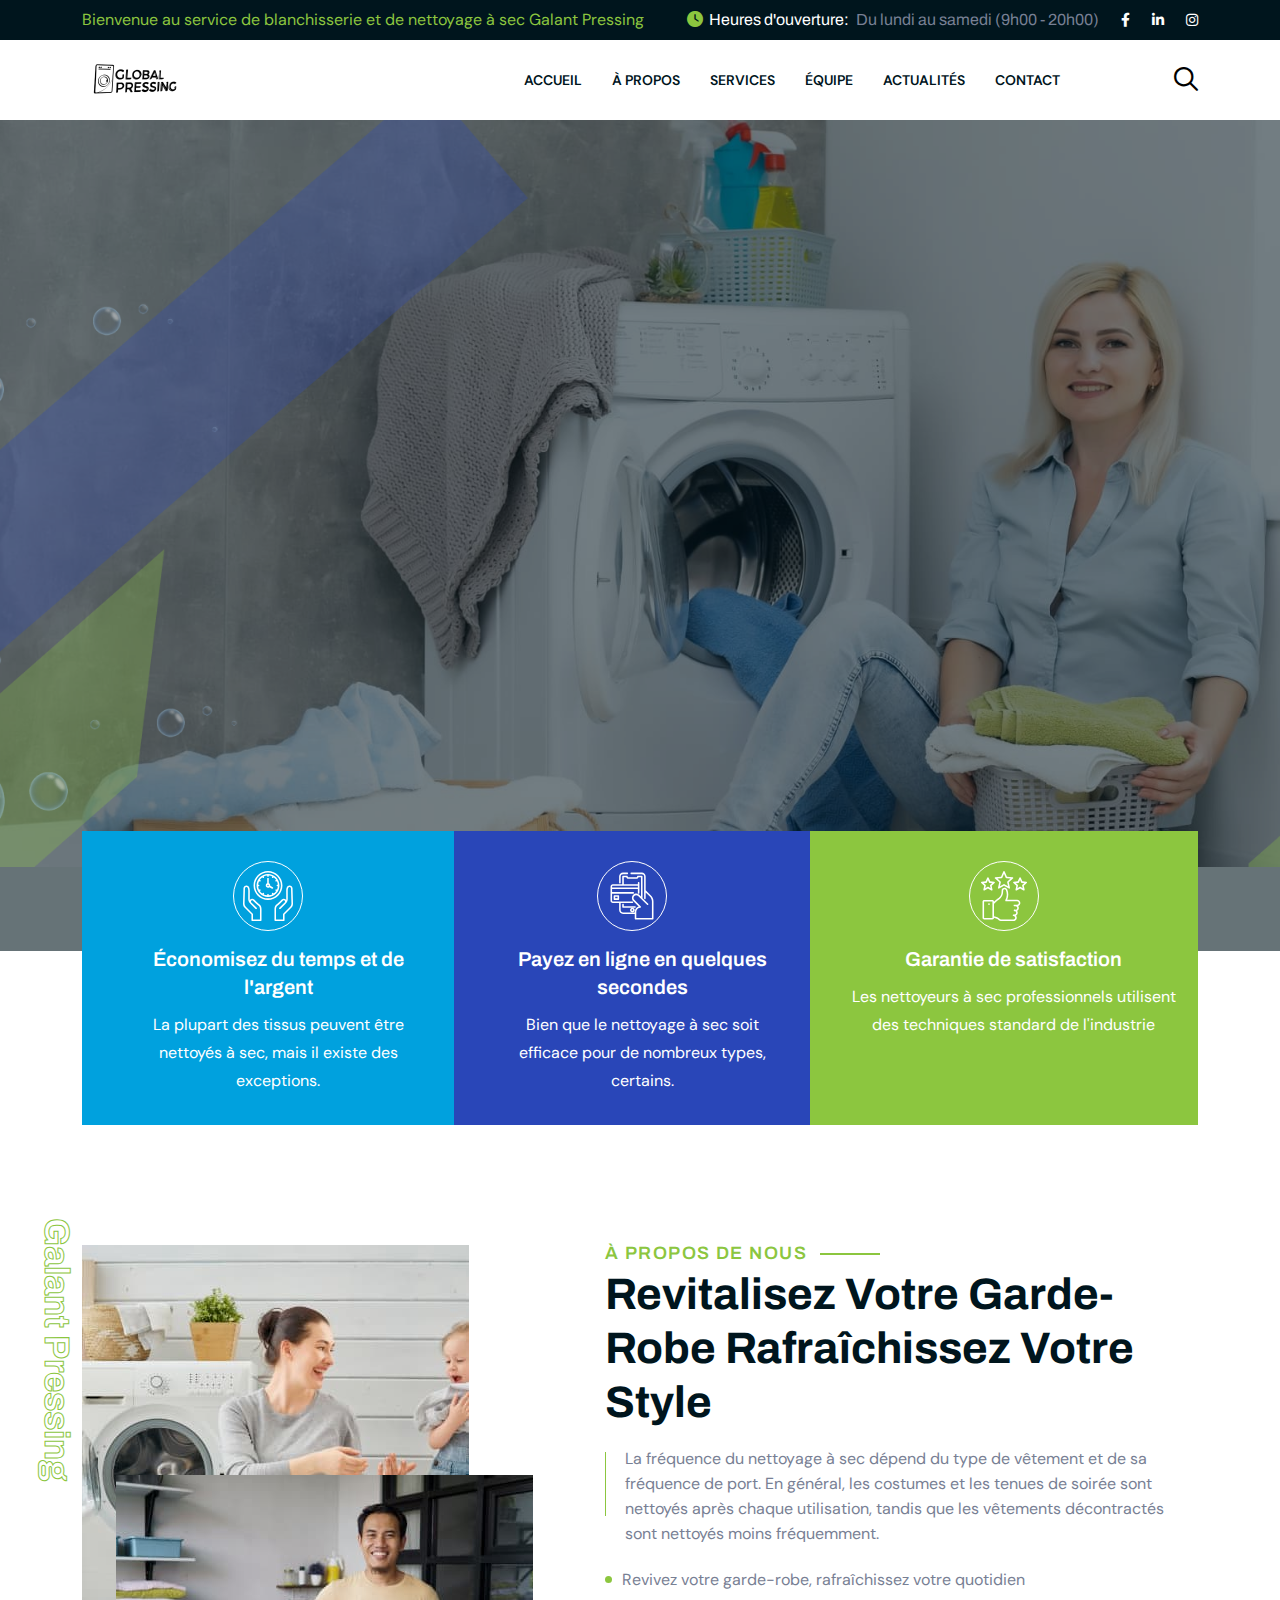
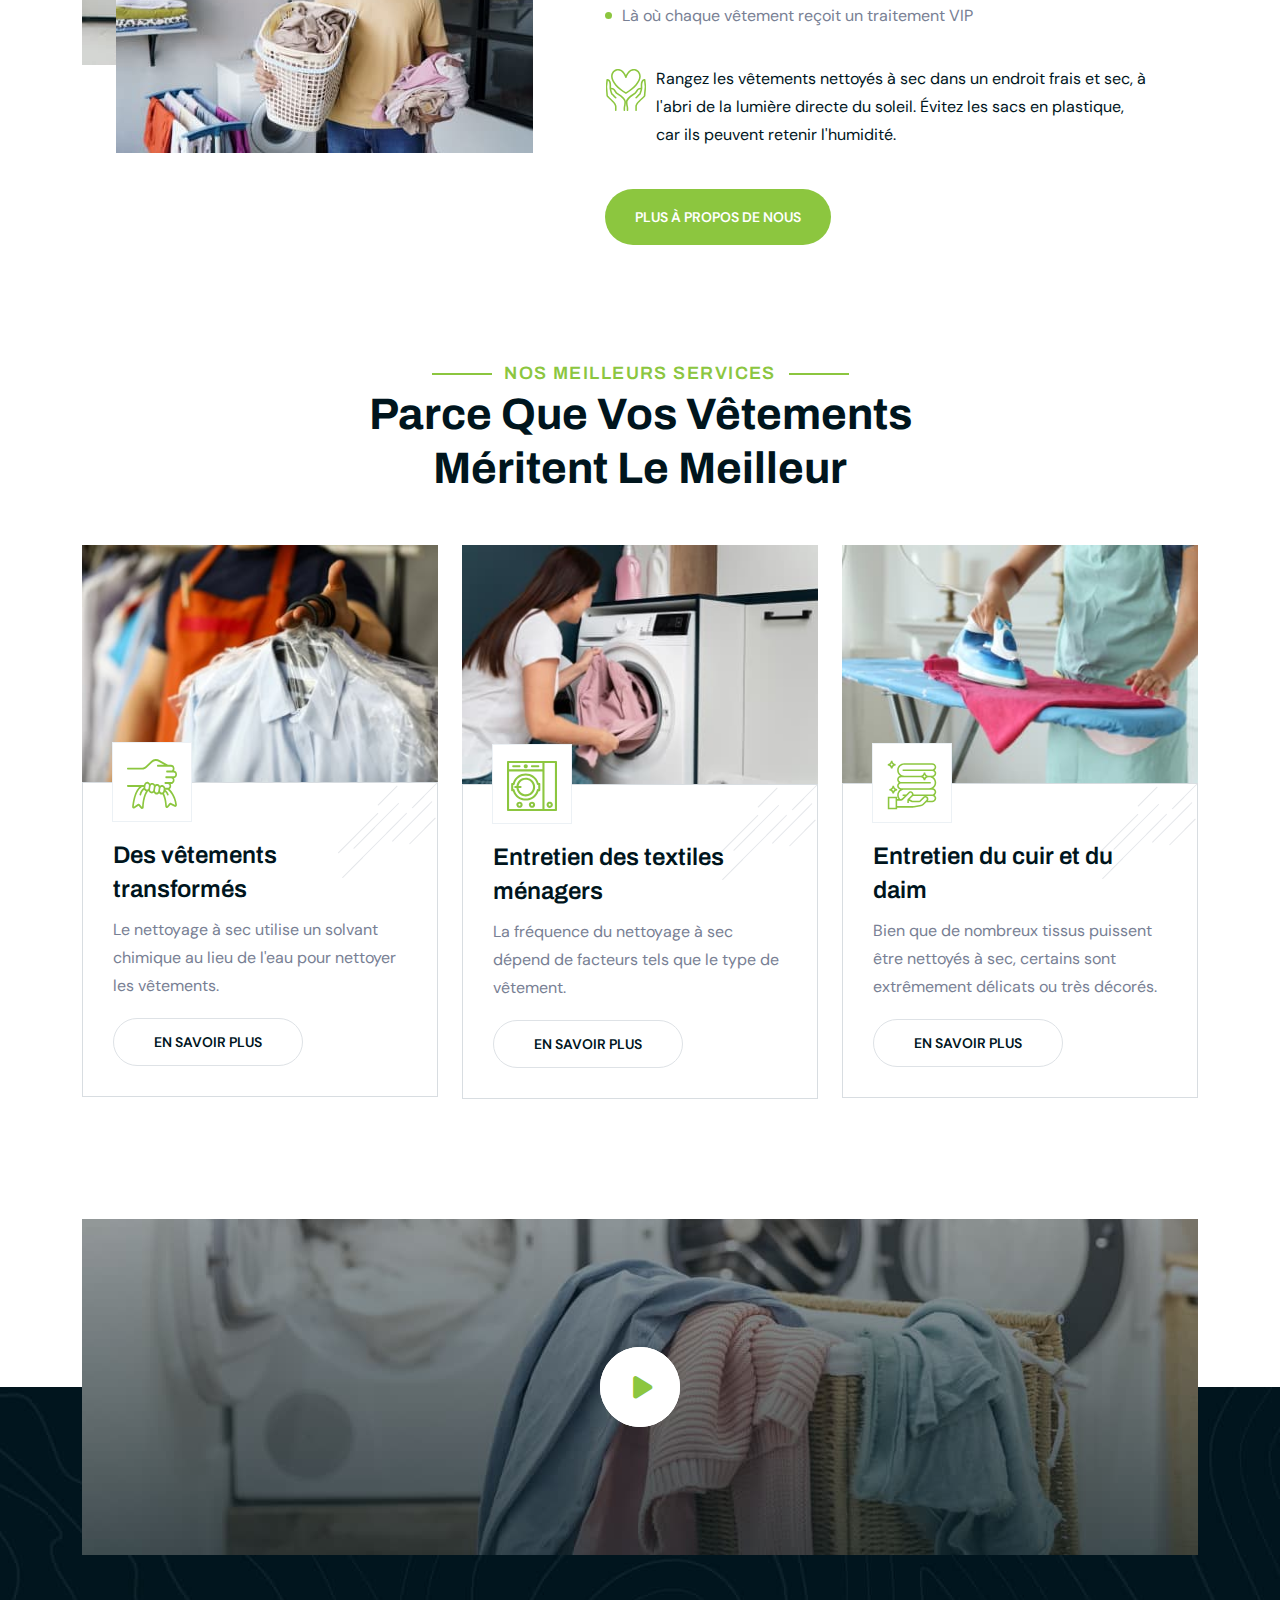
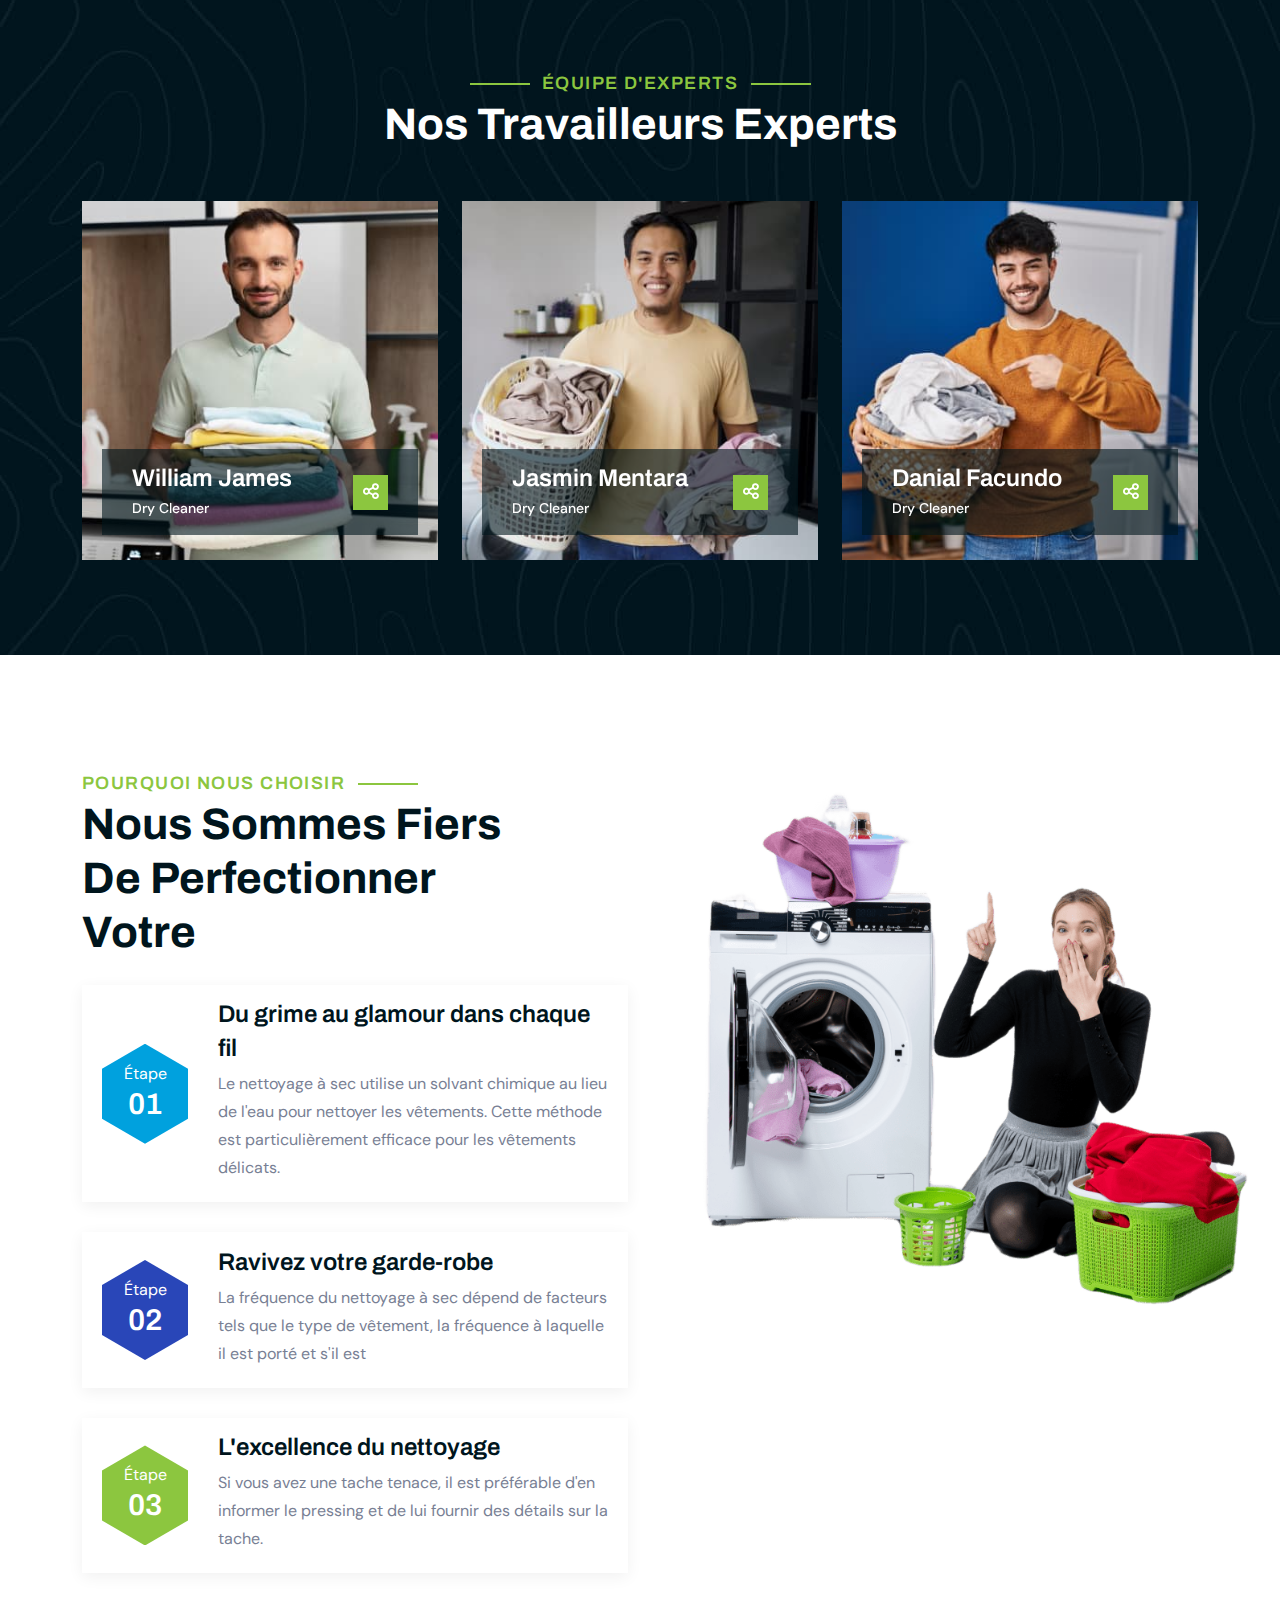
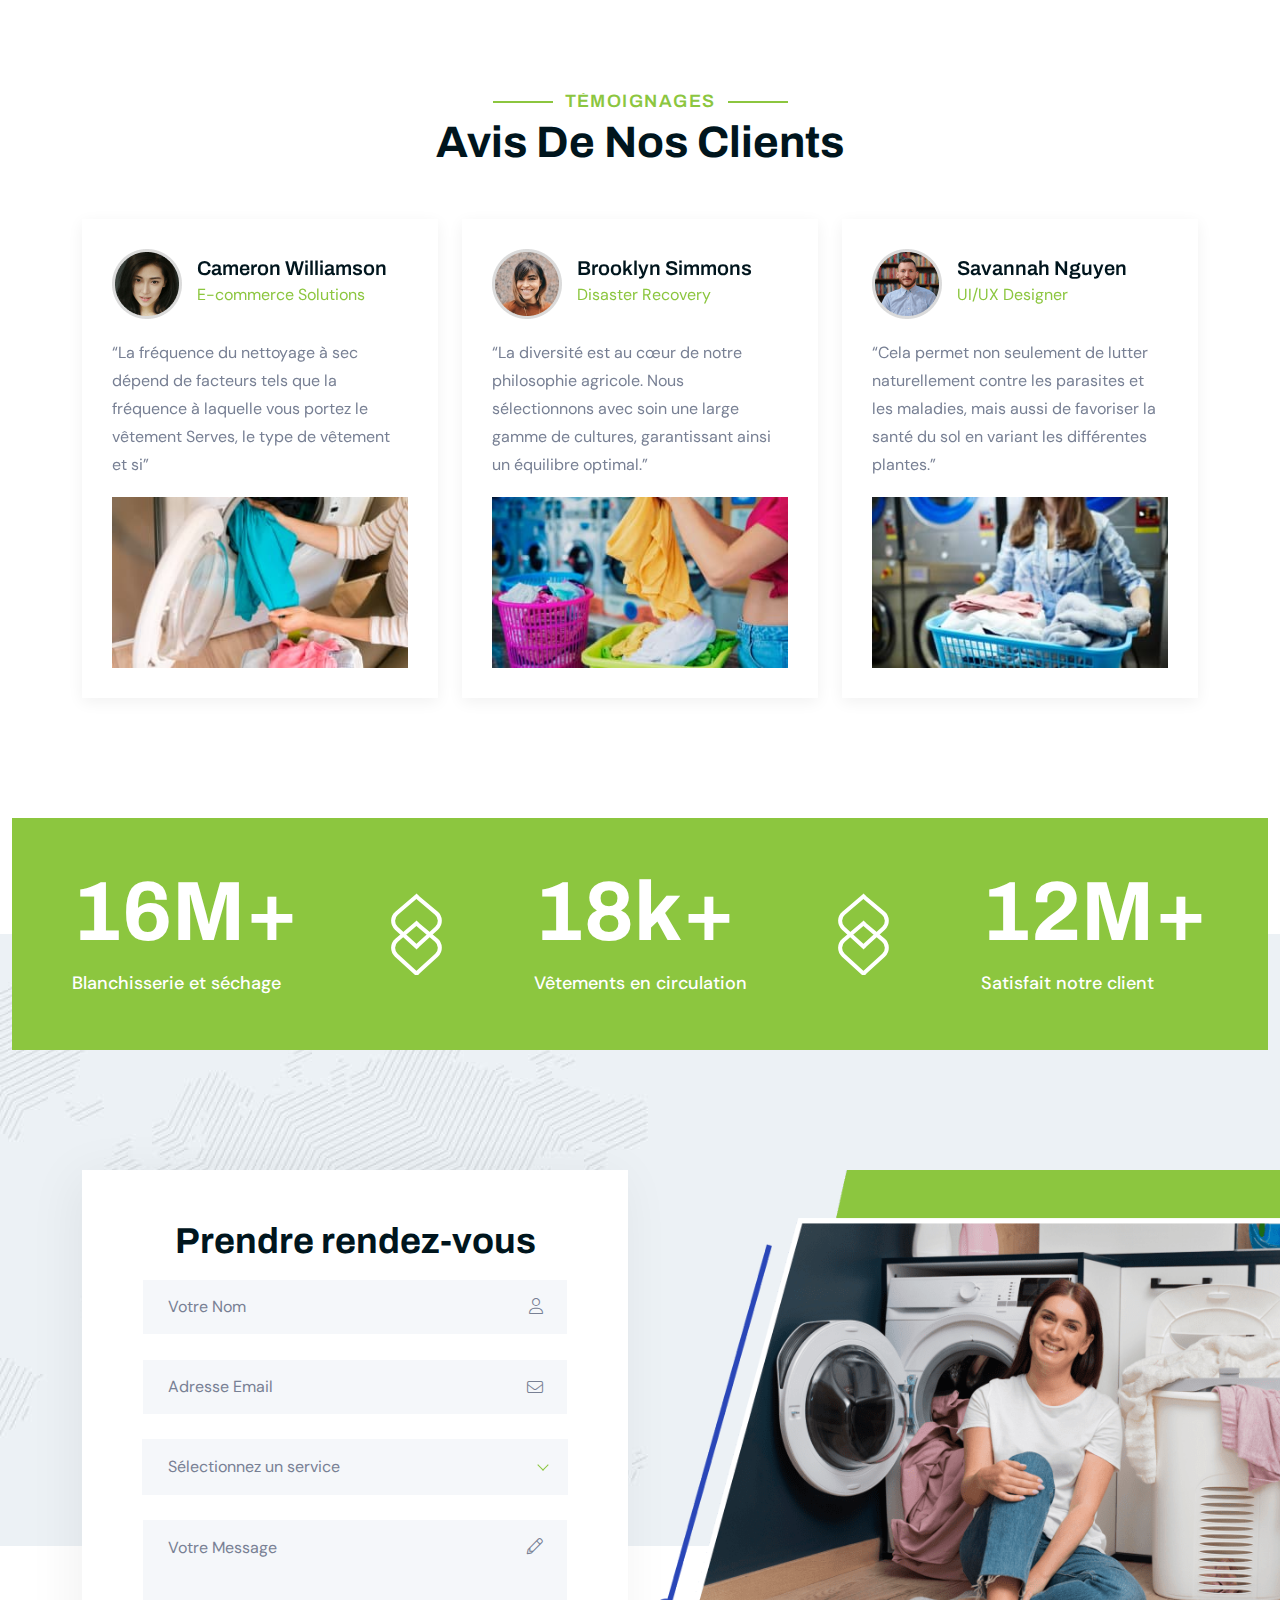
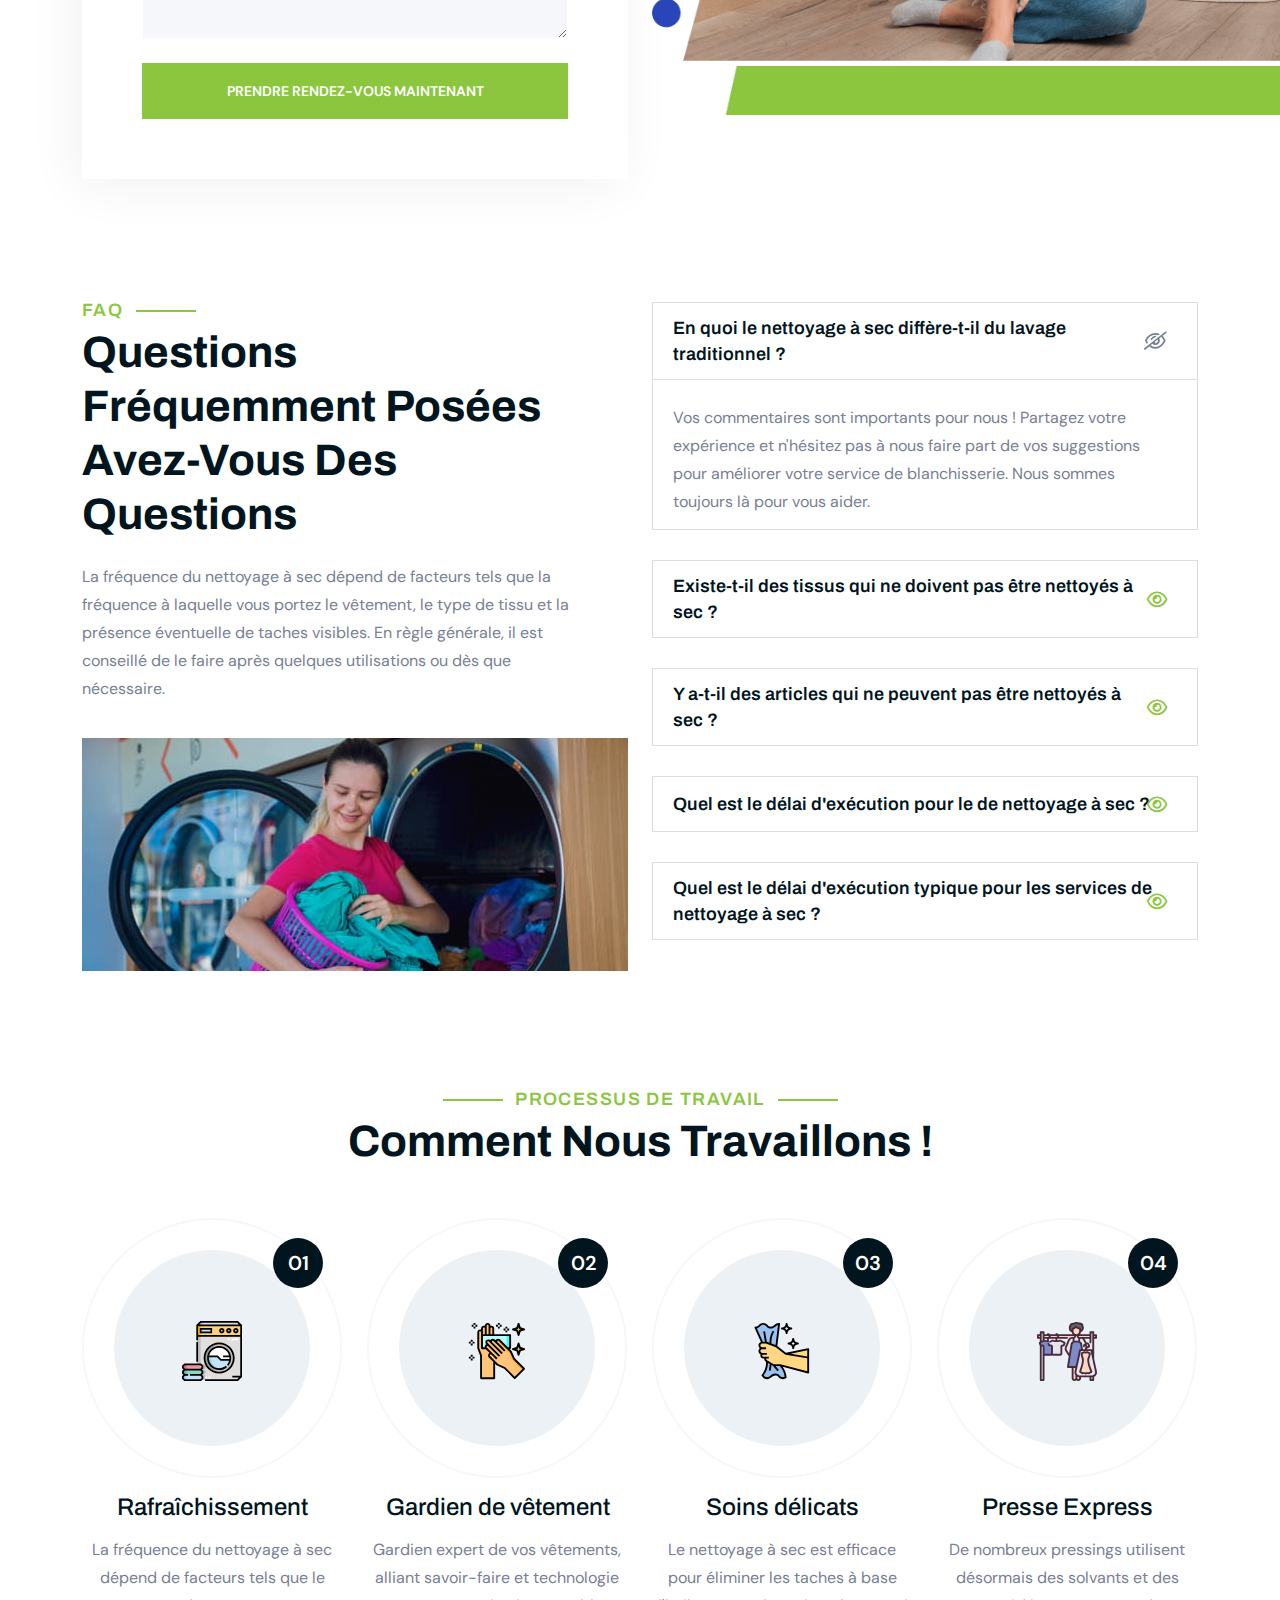
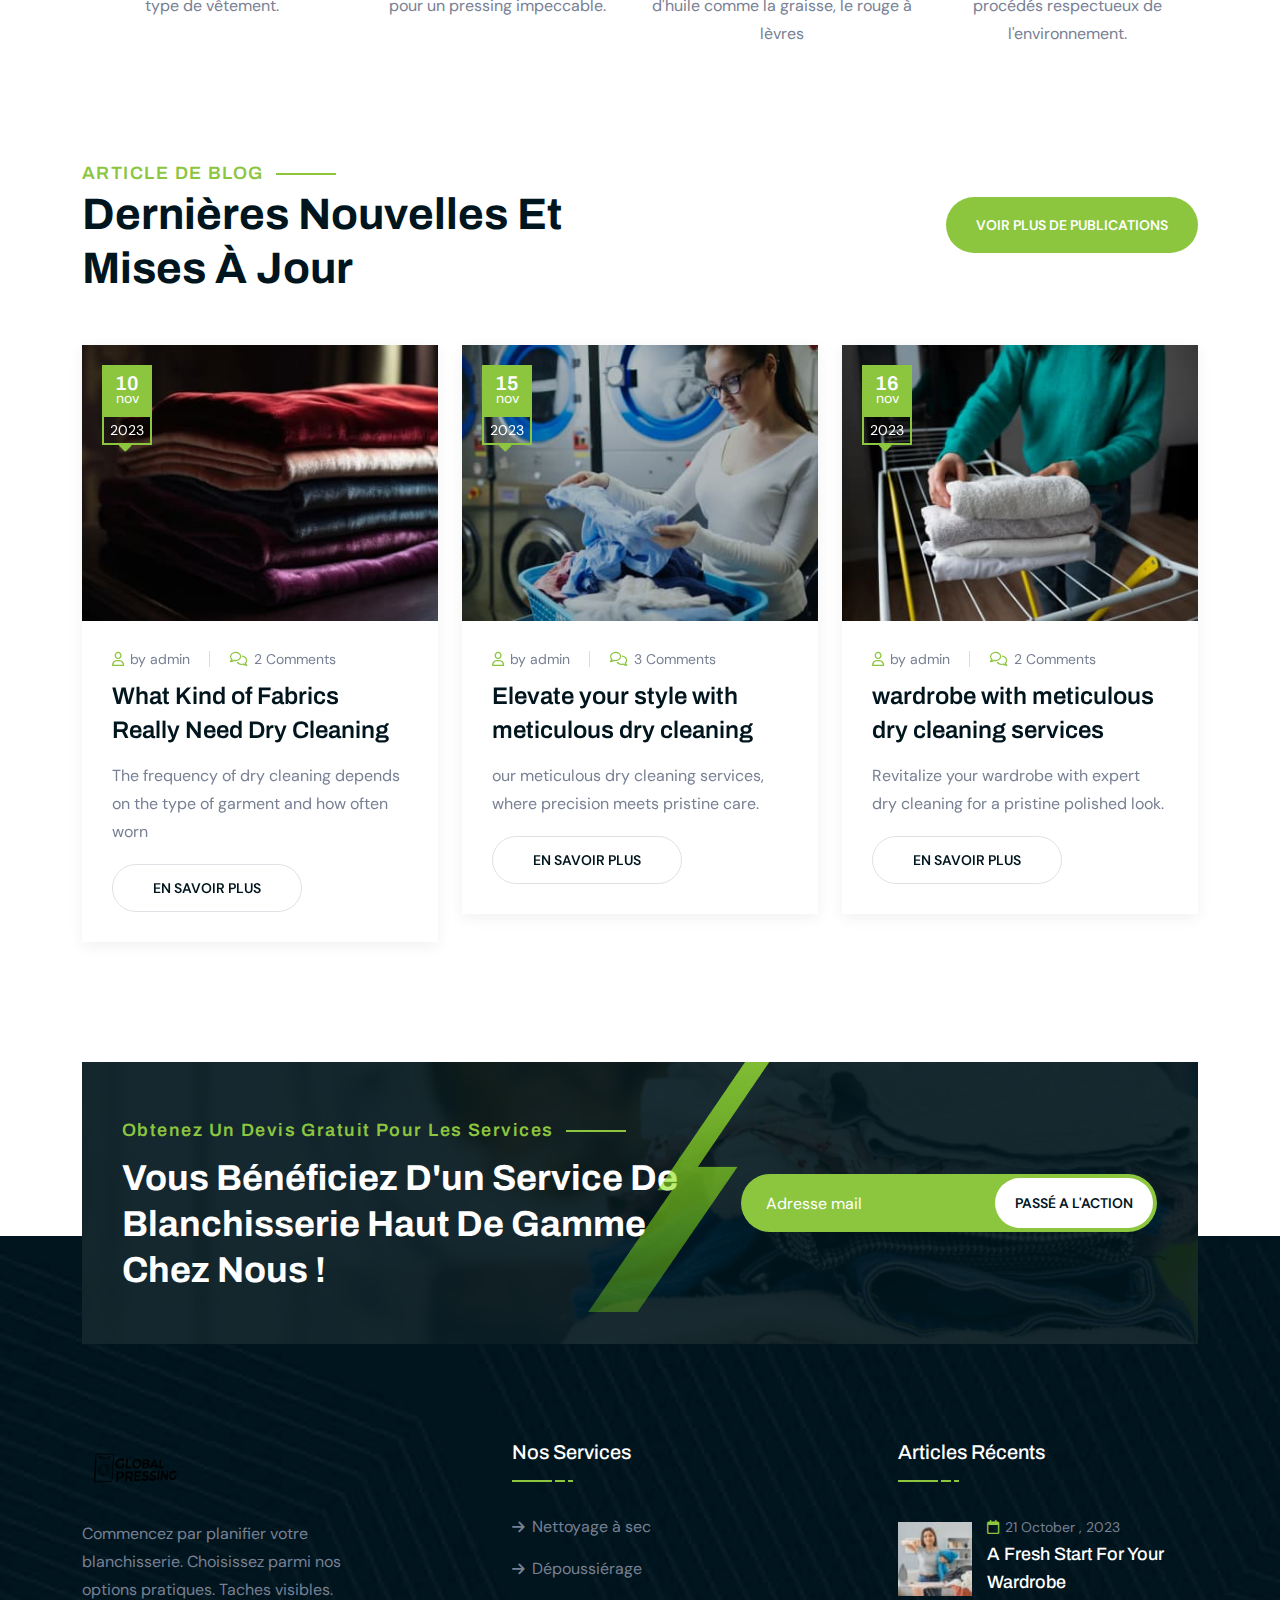
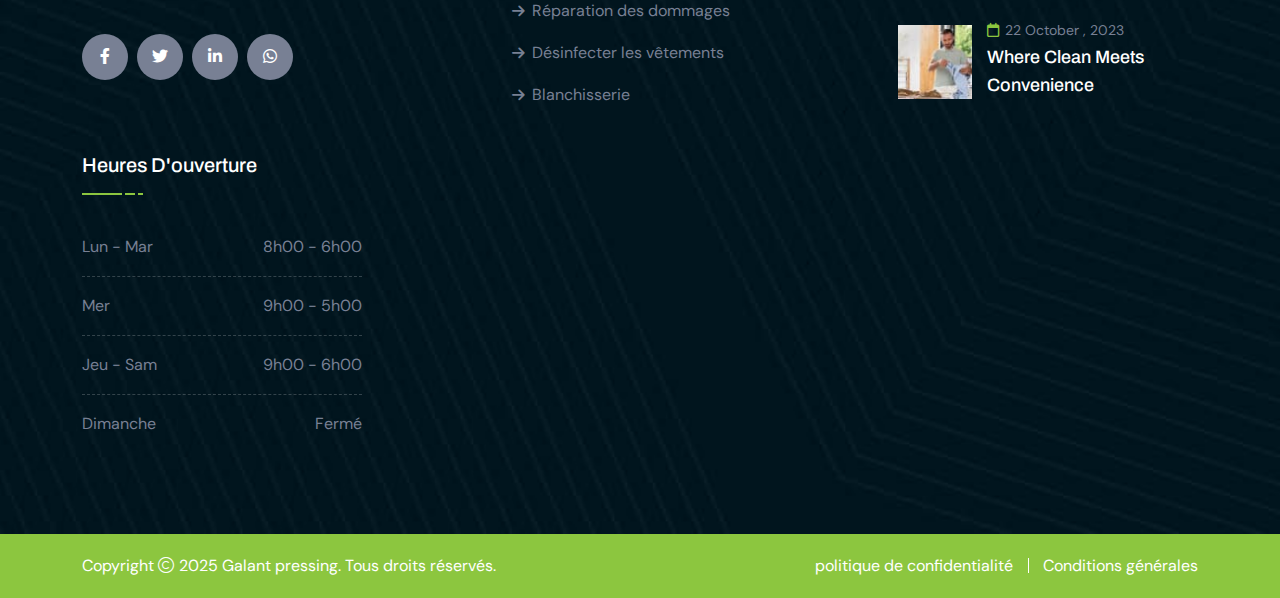
==== index.html @ 49462a4a "demo galant pressing" ====
<!doctype html>
<html class="no-js" lang="zxx">
<!-- Mirrored from html.themeholy.com/laun/demo/home-dry-cleaning.html by HTTrack Website Copier/3.x [XR&CO'2014], Thu, 20 Mar 2025 13:16:57 GMT -->

<head>
    <meta charset="utf-8">
    <meta http-equiv="x-ua-compatible" content="ie=edge">
    <title>Galant - Pressing | </title>
    <meta name="author" content="Laun">
    <meta name="description" content="Galant Pressing | vos vetements sont en securite avec">
    <meta name="keywords" content="Galant Pressing | vos vetements sont en securite avec">
    <meta name="robots" content="INDEX,FOLLOW">
    <meta name="viewport" content="width=device-width,initial-scale=1,shrink-to-fit=no">
    <link rel="icon" type="image/png" href="assets/img/logo.png">
    <link rel="manifest" href="assets/img/favicons/manifest.json">
    <meta name="msapplication-TileColor" content="#ffffff">
    <meta name="msapplication-TileImage" content="assets/img/favicons/ms-icon-144x144.png">
    <meta name="theme-color" content="#ffffff">
    <link rel="preconnect" href="https://fonts.googleapis.com/">
    <link rel="preconnect" href="https://fonts.gstatic.com/" crossorigin>
    <link
        href="https://fonts.googleapis.com/css2?family=Archivo:wght@300;400;500;600;700;800;900&amp;family=DM+Sans:opsz,wght@9..40,300;9..40,400;9..40,500;9..40,600;9..40,700;9..40,800;9..40,900&amp;display=swap"
        rel="stylesheet">
    <link rel="stylesheet" href="assets/css/bootstrap.min.css">
    <link rel="stylesheet" href="assets/css/fontawesome.min.css">
    <link rel="stylesheet" href="assets/css/magnific-popup.min.css">
    <link rel="stylesheet" href="assets/css/swiper-bundle.min.css">
    <link rel="stylesheet" href="assets/css/style.css">
</head>

<body>
    <div class="preloader"><button class="th-btn style2 preloaderCls">Cancel Preloader</button>
        <div class="preloader-inner">
            <div class="loader">
                <div class="rot"></div><img src="assets/img/logo.png" alt="Global Pressing">
            </div>
        </div>
    </div>
    <div class="popup-search-box"><button class="searchClose"><i class="fal fa-times"></i></button>
        <form action="#"><input type="text" placeholder="Rechercher ..."> <button type="submit"><i
                    class="fal fa-search"></i></button></form>
    </div>
    <div class="th-menu-wrapper">
        <div class="th-menu-area text-center"><button class="th-menu-toggle"><i class="fal fa-times"></i></button>
            <div class="mobile-logo"><a href="index.html"><img src="assets/img/logo.png" height="50px" alt="Laun"></a>
            </div>
            <div class="th-mobile-menu">
                <ul>
                    <li><a href="index.html">Accueil</a></li>
                    <li><a href="/#apropos">À propos </a></li>
                    <li><a href="/#service">Services</a></li>
                    <li><a href="/#equipe">Équipe</a></li>
                    <li><a href="/#actualite">Actualités</a></li>
                    <li><a href="/#contact">Contact</a></li>
                </ul>
            </div>
        </div>
    </div>
    <header class="th-header header-layout2">
        <div class="header-top">
            <div class="container">
                <div class="row justify-content-center justify-content-xl-between align-items-center gy-2">
                    <div class="col-auto d-none d-lg-block">
                        <p class="header-notice text-theme"> Bienvenue au service de blanchisserie et de nettoyage à sec
                            Galant Pressing</p>
                    </div>
                    <div class="col-auto">
                        <div class="header-links">
                            <ul>
                                <li class="d-none d-md-inline-block"><i class="fa-solid fa-clock">

                                    </i>Heures d'ouverture:
                                    <span>Du lundi au samedi (9h00 - 20h00)</span>
                                </li>
                                <li>
                                    <div class="social-links">
                                        <span class="social-title">Suivez-nous sur :</span>
                                        <a href="https://www.facebook.com/"><i class="fab fa-facebook-f"></i></a>
                                        <a href="https://www.linkedin.com/"><i class="fab fa-linkedin-in"></i></a>
                                        <a href="https://www.instagram.com/"><i class="fab fa-instagram"></i></a>
                                    </div>
                                </li>
                            </ul>
                        </div>
                    </div>
                </div>
            </div>
        </div>
        <div class="sticky-wrapper">
            <div class="menu-area">
                <div class="container">
                    <div class="row align-items-center justify-content-between">
                        <div class="col-auto">
                            <div class="header-logo">
                                <a href="index.html">
                                    <img src="assets/img/logo.png" height="50" alt="Laun"></a>
                            </div>
                        </div>
                        <div class="col-auto ms-xl-auto">
                            <nav class="main-menu d-none d-lg-inline-block">
                                <ul>
                                    <li><a href="index.html">Accueil</a></li>
                                    <li><a href="/#apropos">À propos </a></li>
                                    <li><a href="/#service">Services</a></li>
                                    <li><a href="/#equipe">Équipe</a></li>
                                    <li><a href="/#actualite">Actualités</a></li>
                                    <li><a href="/#contact">Contact</a></li>
                                </ul>
                            </nav>
                        </div>
                        <div class="col-auto">
                            <div class="header-button">
                                <button type="button" class="simple-icon searchBoxToggler"><i class="far fa-search"></i>
                                </button>
                                <button type="button" class="th-menu-toggle d-block d-lg-none"><i
                                        class="far fa-bars"></i>
                                </button>
                            </div>
                        </div>
                    </div>
                </div>
            </div>
        </div>
    </header>
    <div class="th-hero-wrapper hero-2" id="hero">
        <div class="swiper hero-slider2" id="heroSlider2">
            <div class="swiper-wrapper">
                <div class="swiper-slide">
                    <div class="hero-inner">
                        <div class="th-hero-bg" data-bg-src="assets/img/hero/hero_2_1.jpg"><img
                                src="assets/img/hero/hero_overlay_2.png" alt="Hero Image"></div>
                        <div class="container">
                            <div class="hero-style2"><span class="sub-title" data-ani="slideindown"
                                    data-ani-delay="0.4s">Bienvenue sur notre site</span>
                                <h1 class="hero-title" data-ani="slideindown" data-ani-delay="0.5s">
                                    Vos vêtements, notre savoir-faire
                                    <span class="text-theme">.</span>
                                </h1>
                                <p class="hero-text" data-ani="slideindown" data-ani-delay="0.7s">
                                    La fréquence du nettoyage à sec dépend de facteurs tels que le type de vêtement.
                                </p>
                                <div class="btn-group" data-ani="slideinup" data-ani-delay="0.9s"><a href="about.html"
                                        class="th-btn style2">En savoir plus</a></div>
                            </div>
                        </div>
                    </div>
                </div>
                <div class="swiper-slide">
                    <div class="hero-inner">
                        <div class="th-hero-bg" data-bg-src="assets/img/hero/hero_2_2.jpg"><img
                                src="assets/img/hero/hero_overlay_2.png" alt="Hero Image"></div>
                        <div class="container">
                            <div class="hero-style2"><span class="sub-title" data-ani="slideindown"
                                    data-ani-delay="0.4s">Nous nettoyons, vous brillez</span>
                                <h1 class="hero-title" data-ani="slideindown" data-ani-delay="0.5s">Nettoyage de
                                    vêtements
                                    Sourires éclatants <span class="text-theme">.</span></h1>
                                <p class="hero-text" data-ani="slideindown" data-ani-delay="0.7s">
                                    Nous utilisons des détergents écologiques de haute qualité qui sont doux pour vos
                                    vêtements.
                                </p>
                                <div class="btn-group" data-ani="slideinup" data-ani-delay="0.9s"><a href="about.html"
                                        class="th-btn style2">En savoir plus</a></div>
                            </div>
                        </div>
                    </div>
                </div>
                <div class="swiper-slide">
                    <div class="hero-inner">
                        <div class="th-hero-bg" data-bg-src="assets/img/hero/hero_2_3.jpg"><img
                                src="assets/img/hero/hero_overlay_2.png" alt="Hero Image"></div>
                        <div class="container">
                            <div class="hero-style2"><span class="sub-title" data-ani="slideindown"
                                    data-ani-delay="0.4s">Nettoyage à sec professionnel</span>
                                <h1 class="hero-title" data-ani="slideindown" data-ani-delay="0.5s">Blanchisserie de
                                    qualité
                                    à Chaque fil <span class="text-theme">.</span></h1>
                                <p class="hero-text" data-ani="slideindown" data-ani-delay="0.7s">
                                    Il semble que « Un linge de qualité à chaque fil » pourrait être un slogan.
                                </p>
                                <div class="btn-group" data-ani="slideinup" data-ani-delay="0.9s"><a href="about.html"
                                        class="th-btn style2">En savoir plus</a></div>
                            </div>
                        </div>
                    </div>
                </div>
            </div>
        </div>
        <div class="swiper thumbsSlider">
            <div class="swiper-wrapper">
                <div class="swiper-slide"><img src="assets/img/hero/hero_2_1.jpg" alt=""></div>
                <div class="swiper-slide"><img src="assets/img/hero/hero_2_2.jpg" alt=""></div>
                <div class="swiper-slide"><img src="assets/img/hero/hero_2_3.jpg" alt=""></div>
            </div>
        </div>
        <div class="hero-animated-bubble"><img src="assets/img/shape/bubble_1.png" alt="Laun"> <img
                src="assets/img/shape/bubble_2.png" alt="Laun"> <img src="assets/img/shape/bubble_3.png" alt="Laun">
            <img src="assets/img/shape/bubble_4.png" alt="Laun"> <img src="assets/img/shape/bubble_5.png" alt="Laun">
            <img src="assets/img/shape/bubble_6.png" alt="Laun"> <img src="assets/img/shape/bubble_7.png" alt="Laun">
            <img src="assets/img/shape/bubble_8.png" alt="Laun">
        </div>
    </div>
    <section class="service-sec" id="service-sec">
        <div class="container th-container">
            <div class="service-card-wrapper">
                <div class="service-card">
                    <div class="service-card_inner">
                        <div class="box-icon"><img src="assets/img/icon/service_card_1.svg" alt="Icon"></div>
                        <div class="service-content">
                            <h3 class="box-title"><a href="service-details.html">Économisez du temps et de l'argent</a>
                            </h3>
                            <p class="service-card_text">La plupart des tissus peuvent être nettoyés à sec, mais il
                                existe des exceptions.</p>
                        </div>
                    </div>
                </div>
                <div class="service-card">
                    <div class="service-card_inner">
                        <div class="box-icon"><img src="assets/img/icon/service_card_2.svg" alt="Icon"></div>
                        <div class="service-content">
                            <h3 class="box-title"><a href="service-details.html">Payez en ligne en quelques secondes</a>
                            </h3>
                            <p class="service-card_text">Bien que le nettoyage à sec soit efficace pour de nombreux
                                types, certains.</p>
                        </div>
                    </div>
                </div>
                <div class="service-card">
                    <div class="service-card_inner">
                        <div class="box-icon"><img src="assets/img/icon/service_card_3.svg" alt="Icon"></div>
                        <div class="service-content">
                            <h3 class="box-title"><a href="service-details.html">Garantie de satisfaction</a></h3>
                            <p class="service-card_text">Les nettoyeurs à sec professionnels utilisent des techniques
                                standard de l'industrie</p>
                        </div>
                    </div>
                </div>
            </div>
        </div>
    </section>
    <div class="overflow-hidden space-top" id="apropos">
        <div class="container">
            <div class="row">
                <div class="col-xl-5 mb-40 mb-xl-0">
                    <div class="img-box2">
                        <div class="img1"><img src="assets/img/normal/about_2_1.jpg" alt="About"></div>
                        <div class="img2"><img src="assets/img/normal/about_2_2.jpg" alt="Image"></div>
                        <div class="about-shape-1"></div>
                        <div class="about-shape-2"></div>
                        <div class="about-big">
                            <h3 class="about-big_text">Galant Pressing</h3>
                        </div>
                    </div>
                </div>
                <div class="col-xl-7">
                    <div class="ps-xl-5 wow fadeInRight">
                        <div class="title-area mb-25"><span class="sub-title style1">À PROPOS DE NOUS</span>
                            <h2 class="sec-title mb-20">Revitalisez votre garde-robe Rafraîchissez votre style</h2>
                            <blockquote class="about-blockquote">
                                <p>
                                    La fréquence du nettoyage à sec dépend du type de vêtement et de sa fréquence de
                                    port. En général, les costumes et les tenues de soirée sont nettoyés après chaque
                                    utilisation, tandis que les vêtements décontractés sont nettoyés moins fréquemment.
                                </p>
                            </blockquote>
                        </div>
                        <div class="checklist">
                            <ul>
                                <li>Revivez votre garde-robe, rafraîchissez votre quotidien</li>
                                <li>Là où chaque vêtement reçoit un traitement VIP</li>
                            </ul>
                        </div>
                        <div class="about-text"><img src="assets/img/icon/about-icon.svg" alt="">
                            <p>
                                Rangez les vêtements nettoyés à sec dans un endroit frais et sec, à l'abri de la lumière
                                directe du soleil. Évitez les sacs en plastique, car ils peuvent retenir l'humidité.
                            </p>
                        </div><a href="apropos.html" class="th-btn">Plus à propos de nous</a>
                    </div>
                </div>
            </div>
        </div>
    </div>
    <section class="bg-top-center overflow-hidden space" id="service">
        <div class="container">
            <div class="row">
                <div class="col-lg-6 offset-lg-3">
                    <div class="title-area text-center"><span class="sub-title">Nos meilleurs services</span>
                        <h2 class="sec-title">Parce que vos vêtements méritent le meilleur</h2>
                    </div>
                </div>
            </div>
            <div class="slider-area">
                <div class="swiper th-slider has-shadow" id="serviceSlider1"
                    data-slider-options='{"breakpoints":{"0":{"slidesPerView":1},"576":{"slidesPerView":"1"},"768":{"slidesPerView":"2"},"992":{"slidesPerView":"2"},"1200":{"slidesPerView":"3"}}}'>
                    <div class="swiper-wrapper">
                        <div class="swiper-slide">
                            <div class="service-item">
                                <div class="service-item_wrapper">
                                    <div class="service-item_img"><img src="assets/img/service/service_box_1.jpg"
                                            alt="img"></div>
                                    <div class="service-item_icon"><img src="assets/img/icon/service_2_1.svg"
                                            alt="Icon"></div>
                                </div>
                                <div class="service-item_content" data-bg-src="assets/img/shape/service_shape_2.png">
                                    <h3 class="box-title"><a href="service-details.html">Des vêtements transformés</a>
                                    </h3>
                                    <p class="service-item_text">
                                        Le nettoyage à sec utilise un solvant chimique au lieu de l'eau pour nettoyer
                                        les vêtements.
                                    </p>
                                    <a href="service-details.html" class="th-btn border">En savoir plus</a>
                                </div>
                            </div>
                        </div>
                        <div class="swiper-slide">
                            <div class="service-item">
                                <div class="service-item_wrapper">
                                    <div class="service-item_img"><img src="assets/img/service/service_box_2.jpg"
                                            alt="img"></div>
                                    <div class="service-item_icon"><img src="assets/img/icon/service_2_2.svg"
                                            alt="Icon"></div>
                                </div>
                                <div class="service-item_content" data-bg-src="assets/img/shape/service_shape_2.png">
                                    <h3 class="box-title"><a href="service-details.html">Entretien des textiles
                                            ménagers</a></h3>
                                    <p class="service-item_text">
                                        La fréquence du nettoyage à sec dépend de facteurs tels que le type de vêtement.
                                    </p>
                                    <a href="service-details.html" class="th-btn border">En savoir plus</a>
                                </div>
                            </div>
                        </div>
                        <div class="swiper-slide">
                            <div class="service-item">
                                <div class="service-item_wrapper">
                                    <div class="service-item_img"><img src="assets/img/service/service_box_3.jpg"
                                            alt="img"></div>
                                    <div class="service-item_icon"><img src="assets/img/icon/service_2_3.svg"
                                            alt="Icon"></div>
                                </div>
                                <div class="service-item_content" data-bg-src="assets/img/shape/service_shape_2.png">
                                    <h3 class="box-title"><a href="service-details.html">Entretien du cuir et du
                                            daim</a></h3>
                                    <p class="service-item_text">
                                        Bien que de nombreux tissus puissent être nettoyés à sec, certains sont
                                        extrêmement délicats ou très décorés.
                                    </p>
                                    <a href="service-details.html" class="th-btn border">En savoir plus</a>
                                </div>
                            </div>
                        </div>
                        <div class="swiper-slide">
                            <div class="service-item">
                                <div class="service-item_wrapper">
                                    <div class="service-item_img"><img src="assets/img/service/service_box_4.jpg"
                                            alt="img"></div>
                                    <div class="service-item_icon"><img src="assets/img/icon/service_2_1.svg"
                                            alt="Icon"></div>
                                </div>
                                <div class="service-item_content" data-bg-src="assets/img/shape/service_shape_2.png">
                                    <h3 class="box-title"><a href="service-details.html">Nettoyage à sec</a></h3>
                                    <p class="service-item_text">
                                        Le nettoyage à sec est une méthode de nettoyage des vêtements et des textiles
                                        qui utilise un solvant.
                                    </p><a href="service-details.html" class="th-btn border">En savoir plus</a>
                                </div>
                            </div>
                        </div>
                        <div class="swiper-slide">
                            <div class="service-item">
                                <div class="service-item_wrapper">
                                    <div class="service-item_img"><img src="assets/img/service/service_box_5.jpg"
                                            alt="img"></div>
                                    <div class="service-item_icon"><img src="assets/img/icon/service_2_2.svg"
                                            alt="Icon"></div>
                                </div>
                                <div class="service-item_content" data-bg-src="assets/img/shape/service_shape_2.png">
                                    <h3 class="box-title"><a href="service-details.html">Laver et plier</a></h3>
                                    <p class="service-item_text">
                                        Le lavage et le pliage (également connu sous le nom de blanchisserie ou de
                                        pliage de linge) est un service de blanchisserie.
                                    </p><a href="service-details.html" class="th-btn border">En savoir plus</a>
                                </div>
                            </div>
                        </div>
                        <div class="swiper-slide">
                            <div class="service-item">
                                <div class="service-item_wrapper">
                                    <div class="service-item_img"><img src="assets/img/service/service_box_1.jpg"
                                            alt="img"></div>
                                    <div class="service-item_icon"><img src="assets/img/icon/service_2_3.svg"
                                            alt="Icon"></div>
                                </div>
                                <div class="service-item_content" data-bg-src="assets/img/shape/service_shape_2.png">
                                    <h3 class="box-title"><a href="service-details.html">Repassage/Pressing</a></h3>
                                    <p class="service-item_text">
                                        Le repassage ou le pressage est le processus consistant à utiliser un fer à
                                        repasser ou une presse chauffée pour éliminer les plis.
                                    </p><a href="service-details.html" class="th-btn border">En savoir plus</a>
                                </div>
                            </div>
                        </div>
                    </div>
                </div><button data-slider-prev="#serviceSlider1" class="slider-arrow slider-prev"><i
                        class="far fa-arrow-left"></i></button> <button data-slider-next="#serviceSlider1"
                    class="slider-arrow slider-next"><i class="far fa-arrow-right"></i></button>
            </div>
        </div>
    </section>
    <div class="">
        <div class="container">
            <div class="video-box2" data-pos-for=".team-area2" data-sec-pos="bottom-half"
                data-bg-src="assets/img/bg/video_1.html"><img src="assets/img/normal/video_1.jpg" alt="video"> <a
                    href="https://www.youtube.com/watch?v=_sI_Ps7JSEk" class="play-btn popup-video"><i
                        class="fa-sharp fa-solid fa-play"></i></a>
                <div class="animation-bubble">
                    <div class="bubble-1"></div>
                    <div class="bubble-2"></div>
                    <div class="bubble-3"></div>
                    <div class="bubble-4"></div>
                    <div class="bubble-5"></div>
                    <div class="bubble-6"></div>
                    <div class="bubble-7"></div>
                    <div class="bubble-8"></div>
                    <div class="bubble-9"></div>
                    <div class="bubble-10"></div>
                </div>
            </div>
        </div>
    </div>
    <section class="team-area2 bg-title space" data-bg-src="assets/img/bg/team_bg_2.jpg" id="equipe">
        <div class="container z-index-common">
            <div class="title-area text-center"><span class="sub-title">Équipe d'experts</span>
                <h2 class="sec-title text-white">Nos travailleurs experts</h2>
            </div>
            <div class="slider-area">
                <div class="swiper th-slider has-shadow" id="teamSlider1"
                    data-slider-options='{"breakpoints":{"0":{"slidesPerView":1},"576":{"slidesPerView":"1"},"768":{"slidesPerView":"2"},"992":{"slidesPerView":"2"},"1200":{"slidesPerView":"3"}}}'>
                    <div class="swiper-wrapper">
                        <div class="swiper-slide">
                            <div class="th-team team-box style2">
                                <div class="team-img"><img src="assets/img/team/team_2_1.jpg" alt="Team">
                                    <div class="th-social"><a target="_blank" href="https://facebook.com/"
                                            tabindex="0"><i class="fab fa-facebook-f"></i></a> <a target="_blank"
                                            href="https://twitter.com/" tabindex="0"><i class="fab fa-twitter"></i></a>
                                        <a target="_blank" href="https://instagram.com/" tabindex="0"><i
                                                class="fab fa-instagram"></i></a>
                                    </div>
                                </div>
                                <div class="team-content">
                                    <div class="media-body">
                                        <h3 class="box-title"><a href="team-details.html">William James</a></h3><span
                                            class="team-desig">Dry Cleaner</span>
                                    </div>
                                    <div class="share-btn"><i class="fa-regular fa-share-nodes"></i></div>
                                </div>
                            </div>
                        </div>
                        <div class="swiper-slide">
                            <div class="th-team team-box style2">
                                <div class="team-img"><img src="assets/img/team/team_2_2.jpg" alt="Team">
                                    <div class="th-social"><a target="_blank" href="https://facebook.com/"
                                            tabindex="0"><i class="fab fa-facebook-f"></i></a> <a target="_blank"
                                            href="https://twitter.com/" tabindex="0"><i class="fab fa-twitter"></i></a>
                                        <a target="_blank" href="https://instagram.com/" tabindex="0"><i
                                                class="fab fa-instagram"></i></a>
                                    </div>
                                </div>
                                <div class="team-content">
                                    <div class="media-body">
                                        <h3 class="box-title"><a href="team-details.html">Jasmin Mentara</a></h3><span
                                            class="team-desig">Dry Cleaner</span>
                                    </div>
                                    <div class="share-btn"><i class="fa-regular fa-share-nodes"></i></div>
                                </div>
                            </div>
                        </div>
                        <div class="swiper-slide">
                            <div class="th-team team-box style2">
                                <div class="team-img"><img src="assets/img/team/team_2_3.jpg" alt="Team">
                                    <div class="th-social"><a target="_blank" href="https://facebook.com/"
                                            tabindex="0"><i class="fab fa-facebook-f"></i></a> <a target="_blank"
                                            href="https://twitter.com/" tabindex="0"><i class="fab fa-twitter"></i></a>
                                        <a target="_blank" href="https://instagram.com/" tabindex="0"><i
                                                class="fab fa-instagram"></i></a>
                                    </div>
                                </div>
                                <div class="team-content">
                                    <div class="media-body">
                                        <h3 class="box-title"><a href="team-details.html">Danial Facundo</a></h3><span
                                            class="team-desig">Dry Cleaner</span>
                                    </div>
                                    <div class="share-btn"><i class="fa-regular fa-share-nodes"></i></div>
                                </div>
                            </div>
                        </div>
                        <div class="swiper-slide">
                            <div class="th-team team-box style2">
                                <div class="team-img"><img src="assets/img/team/team_2_1.jpg" alt="Team">
                                    <div class="th-social"><a target="_blank" href="https://facebook.com/"
                                            tabindex="0"><i class="fab fa-facebook-f"></i></a> <a target="_blank"
                                            href="https://twitter.com/" tabindex="0"><i class="fab fa-twitter"></i></a>
                                        <a target="_blank" href="https://instagram.com/" tabindex="0"><i
                                                class="fab fa-instagram"></i></a>
                                    </div>
                                </div>
                                <div class="team-content">
                                    <div class="media-body">
                                        <h3 class="box-title"><a href="team-details.html">Ema Margret</a></h3><span
                                            class="team-desig">Dry Cleaner</span>
                                    </div>
                                    <div class="share-btn"><i class="fa-regular fa-share-nodes"></i></div>
                                </div>
                            </div>
                        </div>
                        <div class="swiper-slide">
                            <div class="th-team team-box style2">
                                <div class="team-img"><img src="assets/img/team/team_2_2.jpg" alt="Team">
                                    <div class="th-social"><a target="_blank" href="https://facebook.com/"
                                            tabindex="0"><i class="fab fa-facebook-f"></i></a> <a target="_blank"
                                            href="https://twitter.com/" tabindex="0"><i class="fab fa-twitter"></i></a>
                                        <a target="_blank" href="https://instagram.com/" tabindex="0"><i
                                                class="fab fa-instagram"></i></a>
                                    </div>
                                </div>
                                <div class="team-content">
                                    <div class="media-body">
                                        <h3 class="box-title"><a href="team-details.html">Henry Haninkot</a></h3><span
                                            class="team-desig">Dry Cleaner</span>
                                    </div>
                                    <div class="share-btn"><i class="fa-regular fa-share-nodes"></i></div>
                                </div>
                            </div>
                        </div>
                    </div>
                </div><button data-slider-prev="#teamSlider1" class="slider-arrow slider-prev"><i
                        class="far fa-arrow-left"></i></button> <button data-slider-next="#teamSlider1"
                    class="slider-arrow slider-next"><i class="far fa-arrow-right"></i></button>
            </div>
        </div>
    </section>
    <div class="overflow-hidden space">
        <div class="container">
            <div class="row">
                <div class="col-xl-6 wow fadeInLeft">
                    <div class="pe-xl-5 me-xl-5">
                        <div class="title-area mb-25"><span class="sub-title style1">POURQUOI NOUS CHOISIR</span>
                            <h2 class="sec-title mb-20">Nous sommes fiers de perfectionner votre</h2>
                        </div>
                    </div>
                    <div class="feature-box_wrapper">
                        <div class="feature-box">
                            <div class="feature-box_step">
                                <p class="box-number"><span class="step">Étape</span> 01</p>
                            </div>
                            <div class="media-body">
                                <h3 class="box-title">Du grime au glamour dans chaque fil</h3>
                                <p class="feature-box_text">
                                    Le nettoyage à sec utilise un solvant chimique au lieu de l'eau pour nettoyer les
                                    vêtements. Cette méthode est particulièrement efficace pour les vêtements délicats.
                                </p>
                            </div>
                        </div>
                        <div class="feature-box">
                            <div class="feature-box_step">
                                <p class="box-number"><span class="step">Étape</span> 02</p>
                            </div>
                            <div class="media-body">
                                <h3 class="box-title">Ravivez votre garde-robe</h3>
                                <p class="feature-box_text">
                                    La fréquence du nettoyage à sec dépend de facteurs tels que le type de vêtement, la
                                    fréquence à laquelle il est porté et s'il est
                                </p>
                            </div>
                        </div>
                        <div class="feature-box">
                            <div class="feature-box_step">
                                <p class="box-number"><span class="step">Étape</span> 03</p>
                            </div>
                            <div class="media-body">
                                <h3 class="box-title">L'excellence du nettoyage</h3>
                                <p class="feature-box_text">
                                    Si vous avez une tache tenace, il est préférable d'en informer le pressing et de lui
                                    fournir des détails sur la tache.
                                </p>
                            </div>
                        </div>
                    </div>
                </div>
                <div class="col-xl-6">
                    <div class="feature-image wow fadeInRight"><img src="assets/img/normal/feature_1_1.png" alt="">
                    </div>
                </div>
            </div>
        </div>
    </div>
    <section class="overflow-hidden space-bottom" id="testi-sec">
        <div class="container">
            <div class="title-area text-center"><span class="sub-title">TÉMOIGNAGES </span>
                <h2 class="sec-title">Avis de nos clients</h2>
            </div>
            <div class="slider-area">
                <div class="swiper th-slider has-shadow" id="testiSlider1"
                    data-slider-options='{"breakpoints":{"0":{"slidesPerView":1},"576":{"slidesPerView":"1"},"768":{"slidesPerView":"2"},"992":{"slidesPerView":"2"},"1200":{"slidesPerView":"3"}}}'>
                    <div class="swiper-wrapper">
                        <div class="swiper-slide">
                            <div class="testi-box">
                                <div class="testi-box_profile">
                                    <div class="testi-box_author"><img src="assets/img/testimonial/testi_2_1.png"
                                            alt="Avater"></div>
                                    <div class="testi-box_info">
                                        <h3 class="box-title">Cameron Williamson</h3><span
                                            class="testi-box_desig">E-commerce Solutions</span>
                                    </div>
                                </div>
                                <p class="testi-box_text">
                                    “La fréquence du nettoyage à sec dépend de facteurs tels que la fréquence à laquelle
                                    vous portez le vêtement Serves, le type de vêtement et si”
                                </p>
                                <div class="testi-box_image"><img src="assets/img/testimonial/testi_img_1.jpg"
                                        alt="image"></div>
                            </div>
                        </div>
                        <div class="swiper-slide">
                            <div class="testi-box">
                                <div class="testi-box_profile">
                                    <div class="testi-box_author"><img src="assets/img/testimonial/testi_2_2.png"
                                            alt="Avater"></div>
                                    <div class="testi-box_info">
                                        <h3 class="box-title">Brooklyn Simmons</h3><span
                                            class="testi-box_desig">Disaster Recovery</span>
                                    </div>
                                </div>
                                <p class="testi-box_text">
                                    “La diversité est au cœur de notre philosophie agricole. Nous sélectionnons avec
                                    soin une large gamme de cultures, garantissant ainsi un équilibre optimal.”
                                </p>
                                <div class="testi-box_image"><img src="assets/img/testimonial/testi_img_2.jpg"
                                        alt="image"></div>
                            </div>
                        </div>
                        <div class="swiper-slide">
                            <div class="testi-box">
                                <div class="testi-box_profile">
                                    <div class="testi-box_author"><img src="assets/img/testimonial/testi_2_3.png"
                                            alt="Avater"></div>
                                    <div class="testi-box_info">
                                        <h3 class="box-title">Savannah Nguyen</h3><span class="testi-box_desig">UI/UX
                                            Designer</span>
                                    </div>
                                </div>
                                <p class="testi-box_text">
                                    “Cela permet non seulement de lutter naturellement contre les parasites et les
                                    maladies, mais aussi de favoriser la santé du sol en variant les différentes
                                    plantes.”
                                </p>
                                <div class="testi-box_image"><img src="assets/img/testimonial/testi_img_3.jpg"
                                        alt="image"></div>
                            </div>
                        </div>
                        <div class="swiper-slide">
                            <div class="testi-box">
                                <div class="testi-box_profile">
                                    <div class="testi-box_author"><img src="assets/img/testimonial/testi_2_1.png"
                                            alt="Avater"></div>
                                    <div class="testi-box_info">
                                        <h3 class="box-title">Cameron Williamson</h3><span
                                            class="testi-box_desig">Founder CEO</span>
                                    </div>
                                </div>
                                <p class="testi-box_text">
                                    “Les vêtements en tissus délicats, ceux avec des détails complexes et ceux étiquetés
                                    nettoyage à sec uniquement doivent être emportés secs.”
                                </p>
                                <div class="testi-box_image"><img src="assets/img/testimonial/testi_img_1.jpg"
                                        alt="image"></div>
                            </div>
                        </div>
                        <div class="swiper-slide">
                            <div class="testi-box">
                                <div class="testi-box_profile">
                                    <div class="testi-box_author"><img src="assets/img/testimonial/testi_2_2.png"
                                            alt="Avater"></div>
                                    <div class="testi-box_info">
                                        <h3 class="box-title">Brooklyn Simmons</h3><span class="testi-box_desig">Project
                                            Manager</span>
                                    </div>
                                </div>
                                <p class="testi-box_text">
                                    “La fréquence du nettoyage à sec dépend de facteurs tels que le type de vêtement, la
                                    fréquence à laquelle il est porté et la présence éventuelle de taches.”
                                </p>
                                <div class="testi-box_image"><img src="assets/img/testimonial/testi_img_2.jpg"
                                        alt="image"></div>
                            </div>
                        </div>
                        <div class="swiper-slide">
                            <div class="testi-box">
                                <div class="testi-box_profile">
                                    <div class="testi-box_author"><img src="assets/img/testimonial/testi_2_3.png"
                                            alt="Avater"></div>
                                    <div class="testi-box_info">
                                        <h3 class="box-title">Savannah Nguyen</h3><span
                                            class="testi-box_desig">E-commerce Solutions</span>
                                    </div>
                                </div>
                                <p class="testi-box_text">
                                    “La fréquence du nettoyage à sec dépend de facteurs tels que la fréquence à laquelle
                                    vous portez le vêtement Serves et le type de tissu.”
                                </p>
                                <div class="testi-box_image"><img src="assets/img/testimonial/testi_img_3.jpg"
                                        alt="image"></div>
                            </div>
                        </div>
                        <div class="swiper-slide">
                            <div class="testi-box">
                                <div class="testi-box_profile">
                                    <div class="testi-box_author"><img src="assets/img/testimonial/testi_2_1.png"
                                            alt="Avater"></div>
                                    <div class="testi-box_info">
                                        <h3 class="box-title">Cameron Williamson</h3><span
                                            class="testi-box_desig">Disaster Recovery</span>
                                    </div>
                                </div>
                                <p class="testi-box_text">
                                    “La diversité est au cœur de notre philosophie agricole. Nous sélectionnons avec
                                    soin une large gamme de cultures, garantissant ainsi un équilibre optimal.”
                                </p>
                                <div class="testi-box_image"><img src="assets/img/testimonial/testi_img_1.jpg"
                                        alt="image"></div>
                            </div>
                        </div>
                    </div>
                </div><button data-slider-prev="#testiSlider1" class="slider-arrow slider-prev"><i
                        class="far fa-arrow-left"></i></button> <button data-slider-next="#testiSlider1"
                    class="slider-arrow slider-next"><i class="far fa-arrow-right"></i></button>
            </div>
        </div>
    </section>
    <div class="counter-sec11" data-pos-for=".appointment-area" data-sec-pos="bottom-half">
        <div class="container th-container">
            <div class="counter-card-wrap style2 bg-theme">
                <div class="counter-card style2">
                    <div class="media-body">
                        <h2 class="box-number"><span class="counter-number">16</span>M+</h2>
                        <p class="box-text">Blanchisserie et séchage</p>
                    </div>
                </div>
                <div class="divider"></div>
                <div class="counter-card style2">
                    <div class="media-body">
                        <h2 class="box-number"><span class="counter-number">18</span>k+</h2>
                        <p class="box-text">Vêtements en circulation</p>
                    </div>
                </div>
                <div class="divider"></div>
                <div class="counter-card style2">
                    <div class="media-body">
                        <h2 class="box-number"><span class="counter-number">12</span>M+</h2>
                        <p class="box-text">Satisfait notre client</p>
                    </div>
                </div>
                <div class="divider"></div>
            </div>
        </div>
    </div>
    <section class="appointment-area position-relative overflow-hidden bg-top-center space"
        data-bg-src="assets/img/bg/appointment_bg_1.jpg" id="contact">
        <div class="container">
            <div class="row">
                <div class="col-xl-6">
                    <div class="appointment-area-wrapper">
                        <form action="https://html.themeholy.com/laun/demo/mail.php" method="POST"
                            class="appointment-form input-smoke ajax-contact">
                            <h3 class="text-center mt-n3">Prendre rendez-vous</h3>
                            <div class="row">
                                <div class="form-group col-12"><input type="text" class="form-control" name="name"
                                        id="name" placeholder="Votre Nom"> <i class="fal fa-user"></i></div>
                                <div class="form-group col-12"><input type="email" class="form-control" name="email"
                                        id="email" placeholder="Adresse Email"> <i class="fal fa-envelope"></i></div>
                                <div class="form-group col-12"><select name="subject" id="subject"
                                        class="form-select nice-select">
                                        <option value="" disabled="disabled" selected="selected" hidden>
                                            Sélectionnez un service
                                        </option>
                                        <option value="Nettoyage à sec">Nettoyage à sec</option>
                                        <option value="Laver et plier">Laver et plier</option>
                                        <option value="Repassage/Pressing">Repassage/Pressing</option>
                                    </select></div>
                                <div class="form-group col-12"><textarea name="message" id="message" cols="30" rows="3"
                                        class="form-control" placeholder="Votre Message"></textarea> <i
                                        class="fal fa-pencil"></i></div>
                                <div class="form-btn col-12">
                                    <button class="th-btn btn-fw th-radius">
                                        PRENDRE RENDEZ-VOUS MAINTENANT
                                    </button>
                                </div>
                            </div>
                            <p class="form-messages mb-0 mt-3"></p>
                        </form>
                    </div>
                </div>
                <div class="col-xl-5">
                    <div class="appointment-img1">
                        <div class="img1"><img src="assets/img/normal/appointment_1_2.png" alt="faq"></div>
                    </div>
                </div>
            </div>
        </div>
    </section>
    <div class="overflow-hidden" id="faq-sec">
        <div class="container">
            <div class="row">
                <div class="col-xl-6">
                    <div class="title-area mb-35 pe-xl-5 text-center text-xl-start"><span
                            class="sub-title style1">Faq</span>
                        <h2 class="sec-title">Questions fréquemment posées Avez-vous des questions</h2>
                        <p>
                            La fréquence du nettoyage à sec dépend de facteurs tels que la fréquence à laquelle vous
                            portez le vêtement, le type de tissu et la présence éventuelle de taches visibles. En règle
                            générale, il est conseillé de le faire après quelques utilisations ou dès que nécessaire.
                        </p>
                    </div>
                    <div class="faq-img2"><img src="assets/img/normal/faq_1_2.png" alt="faq"></div>
                </div>
                <div class="col-xl-6">
                    <div class="accordion" id="faqAccordion">
                        <div class="accordion-card style2">
                            <div class="accordion-header" id="collapse-item-1">
                                <button class="accordion-button" type="button" data-bs-toggle="collapse"
                                    data-bs-target="#collapse-1" aria-expanded="true" aria-controls="collapse-1">
                                    En quoi le nettoyage à sec diffère-t-il du lavage traditionnel ?
                                </button>
                            </div>
                            <div id="collapse-1" class="accordion-collapse collapse show"
                                aria-labelledby="collapse-item-1" data-bs-parent="#faqAccordion">
                                <div class="accordion-body">
                                    <p class="faq-text">
                                        Vos commentaires sont importants pour nous ! Partagez votre expérience et
                                        n'hésitez pas à nous faire part de vos suggestions pour améliorer votre service
                                        de blanchisserie. Nous sommes toujours là pour vous aider.
                                    </p>
                                </div>
                            </div>
                        </div>
                        <div class="accordion-card style2">
                            <div class="accordion-header" id="collapse-item-2">
                                <button class="accordion-button collapsed" type="button" data-bs-toggle="collapse"
                                    data-bs-target="#collapse-2" aria-expanded="false" aria-controls="collapse-2">
                                    Existe-t-il des tissus qui ne doivent pas être nettoyés à sec ?
                                </button>
                            </div>
                            <div id="collapse-2" class="accordion-collapse collapse" aria-labelledby="collapse-item-2"
                                data-bs-parent="#faqAccordion">
                                <div class="accordion-body">
                                    <p class="faq-text">
                                        Vos commentaires sont importants pour nous ! Partagez votre expérience et
                                        n'hésitez pas à nous faire part de vos suggestions pour améliorer votre service
                                        de blanchisserie. Nous sommes toujours là pour vous aider.
                                    </p>
                                </div>
                            </div>
                        </div>
                        <div class="accordion-card style2">
                            <div class="accordion-header" id="collapse-item-3">
                                <button class="accordion-button collapsed" type="button" data-bs-toggle="collapse"
                                    data-bs-target="#collapse-3" aria-expanded="false" aria-controls="collapse-3">
                                    Y a-t-il des articles qui ne peuvent pas être nettoyés à sec ?
                                </button>
                            </div>
                            <div id="collapse-3" class="accordion-collapse collapse" aria-labelledby="collapse-item-3"
                                data-bs-parent="#faqAccordion">
                                <div class="accordion-body">
                                    <p class="faq-text">
                                        Vos commentaires sont importants pour nous ! Partagez votre expérience et
                                        n'hésitez pas à nous faire part de vos suggestions pour améliorer votre service
                                        de blanchisserie. Nous sommes toujours là pour vous aider.
                                    </p>
                                </div>
                            </div>
                        </div>
                        <div class="accordion-card style2">
                            <div class="accordion-header" id="collapse-item-4">
                                <button class="accordion-button collapsed" type="button" data-bs-toggle="collapse"
                                    data-bs-target="#collapse-4" aria-expanded="false" aria-controls="collapse-4">
                                    Quel est le délai d'exécution pour le de nettoyage à sec ?
                                </button>
                            </div>
                            <div id="collapse-4" class="accordion-collapse collapse" aria-labelledby="collapse-item-4"
                                data-bs-parent="#faqAccordion">
                                <div class="accordion-body">
                                    <p class="faq-text">
                                        Vos commentaires sont importants pour nous ! Partagez votre expérience et
                                        n'hésitez pas à nous faire part de vos suggestions pour améliorer votre service
                                        de blanchisserie. Nous sommes toujours là pour vous aider.
                                    </p>
                                </div>
                            </div>
                        </div>
                        <div class="accordion-card style2">
                            <div class="accordion-header" id="collapse-item-5">
                                <button class="accordion-button collapsed" type="button" data-bs-toggle="collapse"
                                    data-bs-target="#collapse-5" aria-expanded="false" aria-controls="collapse-5">
                                    Quel est le délai d'exécution typique pour les services de nettoyage à sec ?
                                </button>
                            </div>
                            <div id="collapse-5" class="accordion-collapse collapse" aria-labelledby="collapse-item-5"
                                data-bs-parent="#faqAccordion">
                                <div class="accordion-body">
                                    <p class="faq-text">
                                        Vos commentaires sont importants pour nous ! Partagez votre
                                        expérience et n'hésitez pas à nous faire part de vos suggestions pour améliorer
                                        votre service de blanchisserie. Nous sommes toujours là pour vous aider.
                                    </p>
                                </div>
                            </div>
                        </div>
                    </div>
                </div>
            </div>
        </div>
    </div>
    <section class="overflow-hidden space-top" id="process-sec">
        <div class="container">
            <div class="title-area text-center"><span class="sub-title">PROCESSUS DE TRAVAIL</span>
                <h2 class="sec-title">Comment nous travaillons !</h2>
            </div>
            <div class="row gy-4 justify-content-center">
                <div class="col-xl-3 col-md-6 process-box-wrap">
                    <div class="process-box">
                        <div class="box-icon"><img src="assets/img/icon/process_box_1.svg" alt="icon">
                            <div class="icon-shape"></div>
                        </div>
                        <p class="box-number">01</p>
                        <h3 class="box-title">Rafraîchissement</h3>
                        <p class="box-text">
                            La fréquence du nettoyage à sec dépend de facteurs tels que
                            le type de vêtement.
                        </p>
                    </div>
                </div>
                <div class="col-xl-3 col-md-6 process-box-wrap">
                    <div class="process-box">
                        <div class="box-icon"><img src="assets/img/icon/process_box_2.svg" alt="icon">
                            <div class="icon-shape"></div>
                        </div>
                        <p class="box-number">02</p>
                        <h3 class="box-title">Gardien de vêtement</h3>
                        <p class="box-text">
                            Gardien expert de vos vêtements, alliant savoir-faire et technologie pour un pressing
                            impeccable.
                        </p>
                    </div>
                </div>
                <div class="col-xl-3 col-md-6 process-box-wrap">
                    <div class="process-box">
                        <div class="box-icon"><img src="assets/img/icon/process_box_3.svg" alt="icon">
                            <div class="icon-shape"></div>
                        </div>
                        <p class="box-number">03</p>
                        <h3 class="box-title">Soins délicats</h3>
                        <p class="box-text">
                            Le nettoyage à sec est efficace pour éliminer les taches à base d'huile comme la graisse, le
                            rouge à lèvres
                        </p>
                    </div>
                </div>
                <div class="col-xl-3 col-md-6 process-box-wrap">
                    <div class="process-box">
                        <div class="box-icon"><img src="assets/img/icon/process_box_4.svg" alt="icon">
                            <div class="icon-shape"></div>
                        </div>
                        <p class="box-number">04</p>
                        <h3 class="box-title">Presse Express</h3>
                        <p class="box-text">
                            De nombreux pressings utilisent désormais des solvants et des procédés respectueux de
                            l'environnement.
                        </p>
                    </div>
                </div>
            </div>
        </div>
    </section>
    <section class="overflow-hidden space" id="actualite">
        <div class="container">
            <div class="row justify-content-lg-between justify-content-center align-items-center">
                <div class="col-lg-6">
                    <div class="title-area text-center text-lg-start"><span class="sub-title style1">Article de
                            blog</span>
                        <h2 class="sec-title">Dernières nouvelles et mises à jour</h2>
                    </div>
                </div>
                <div class="col-auto">
                    <div class="sec-btn">
                        <div class="btn-group">
                            <a href="actualite.html" class="th-btn">VOIR PLUS DE PUBLICATIONS</a>
                        </div>
                    </div>
                </div>
            </div>
            <div class="slider-area">
                <div class="swiper th-slider has-shadow" id="blogSlider1"
                    data-slider-options='{"breakpoints":{"0":{"slidesPerView":1},"576":{"slidesPerView":"1"},"768":{"slidesPerView":"2"},"992":{"slidesPerView":"2"},"1200":{"slidesPerView":"3"}}}'>
                    <div class="swiper-wrapper">
                        <div class="swiper-slide">
                            <div class="blog-box">
                                <div class="blog-img"><img src="assets/img/blog/blog_2_1.jpg" alt="blog image"></div>
                                <div class="blog-box_wrapper"><span class="blog-box_date">10 <span
                                            class="blog-box_month">nov</span> </span><span
                                        class="blog-box_year">2023</span></div>
                                <div class="blog-box_content">
                                    <div class="blog-meta"><a href="blog.html"><i class="fa-regular fa-user"></i>by
                                            admin</a> <a href="blog.html"><i class="fa-regular fa-comments"></i>2
                                            Comments</a></div>
                                    <h3 class="box-title"><a href="blog-details.html">What Kind of Fabrics Really Need
                                            Dry Cleaning</a></h3>
                                    <p>The frequency of dry cleaning depends on the type of garment and how often worn
                                    </p><a href="blog-details.html" class="th-btn border">En savoir plus</a>
                                </div>
                            </div>
                        </div>
                        <div class="swiper-slide">
                            <div class="blog-box">
                                <div class="blog-img"><img src="assets/img/blog/blog_2_2.jpg" alt="blog image"></div>
                                <div class="blog-box_wrapper"><span class="blog-box_date">15 <span
                                            class="blog-box_month">nov</span> </span><span
                                        class="blog-box_year">2023</span></div>
                                <div class="blog-box_content">
                                    <div class="blog-meta"><a href="blog.html"><i class="fa-regular fa-user"></i>by
                                            admin</a> <a href="blog.html"><i class="fa-regular fa-comments"></i>3
                                            Comments</a></div>
                                    <h3 class="box-title"><a href="blog-details.html">Elevate your style with meticulous
                                            dry cleaning</a></h3>
                                    <p>our meticulous dry cleaning services, where precision meets pristine care.</p><a
                                        href="blog-details.html" class="th-btn border">En savoir plus</a>
                                </div>
                            </div>
                        </div>
                        <div class="swiper-slide">
                            <div class="blog-box">
                                <div class="blog-img"><img src="assets/img/blog/blog_2_3.jpg" alt="blog image"></div>
                                <div class="blog-box_wrapper"><span class="blog-box_date">16 <span
                                            class="blog-box_month">nov</span> </span><span
                                        class="blog-box_year">2023</span></div>
                                <div class="blog-box_content">
                                    <div class="blog-meta"><a href="blog.html"><i class="fa-regular fa-user"></i>by
                                            admin</a> <a href="blog.html"><i class="fa-regular fa-comments"></i>2
                                            Comments</a></div>
                                    <h3 class="box-title"><a href="blog-details.html">wardrobe with meticulous dry
                                            cleaning services</a></h3>
                                    <p>Revitalize your wardrobe with expert dry cleaning for a pristine polished look.
                                    </p><a href="blog-details.html" class="th-btn border">En savoir plus</a>
                                </div>
                            </div>
                        </div>
                        <div class="swiper-slide">
                            <div class="blog-box">
                                <div class="blog-img"><img src="assets/img/blog/blog_2_1.jpg" alt="blog image"></div>
                                <div class="blog-box_wrapper"><span class="blog-box_date">17 <span
                                            class="blog-box_month">nov</span> </span><span
                                        class="blog-box_year">2023</span></div>
                                <div class="blog-box_content">
                                    <div class="blog-meta"><a href="blog.html"><i class="fa-regular fa-user"></i>by
                                            admin</a> <a href="blog.html"><i class="fa-regular fa-comments"></i>4
                                            Comments</a></div>
                                    <h3 class="box-title"><a href="blog-details.html">Revitalize your wardrobe with dry
                                            cleaning</a></h3>
                                    <p>meticulous dry cleaning, preserving fabrics and enhancing garment longevity."</p>
                                    <a href="blog-details.html" class="th-btn border">En savoir plus</a>
                                </div>
                            </div>
                        </div>
                        <div class="swiper-slide">
                            <div class="blog-box">
                                <div class="blog-img"><img src="assets/img/blog/blog_2_2.jpg" alt="blog image"></div>
                                <div class="blog-box_wrapper"><span class="blog-box_date">19 <span
                                            class="blog-box_month">nov</span> </span><span
                                        class="blog-box_year">2023</span></div>
                                <div class="blog-box_content">
                                    <div class="blog-meta"><a href="blog.html"><i class="fa-regular fa-user"></i>by
                                            admin</a> <a href="blog.html"><i class="fa-regular fa-comments"></i>4
                                            Comments</a></div>
                                    <h3 class="box-title"><a href="blog-details.html">wardrobe with meticulous dry
                                            cleaning services</a></h3>
                                    <p>Elevate your wardrobe with meticulous dry cleaning precision and care."</p><a
                                        href="blog-details.html" class="th-btn border">En savoir plus</a>
                                </div>
                            </div>
                        </div>
                        <div class="swiper-slide">
                            <div class="blog-box">
                                <div class="blog-img"><img src="assets/img/blog/blog_2_3.jpg" alt="blog image"></div>
                                <div class="blog-box_wrapper"><span class="blog-box_date">20 <span
                                            class="blog-box_month">nov</span> </span><span
                                        class="blog-box_year">2023</span></div>
                                <div class="blog-box_content">
                                    <div class="blog-meta"><a href="blog.html"><i class="fa-regular fa-user"></i>by
                                            admin</a> <a href="blog.html"><i class="fa-regular fa-comments"></i>4
                                            Comments</a></div>
                                    <h3 class="box-title"><a href="blog-details.html">Revitalize your wardrobe with dry
                                            cleaning</a></h3>
                                    <p>The frequency of dry cleaning depends on the type of garment and how often worn
                                    </p><a href="blog-details.html" class="th-btn border">En savoir plus</a>
                                </div>
                            </div>
                        </div>
                    </div>
                </div><button data-slider-prev="#blogSlider1" class="slider-arrow slider-prev"><i
                        class="far fa-arrow-left"></i></button> <button data-slider-next="#blogSlider1"
                    class="slider-arrow slider-next"><i class="far fa-arrow-right"></i></button>
            </div>
        </div>
    </section>
    <div class="">
        <div class="container z-index-common">
            <div class="cta-wrap" data-overlay="title" data-opacity="9" data-bg-src="assets/img/bg/cta_bg_2.jpg">
                <div class="row align-items-center">
                    <div class="col-xl-7 col-lg-6 mb-5 mb-lg-0">
                        <div class="title-area mb-0 text-center text-lg-start">
                            <span class="sub-title style1">
                                Obtenez un devis gratuit pour les services
                            </span>
                            <h3 class="sec-title text-white">Vous bénéficiez d'un service de blanchisserie haut de gamme
                                chez nous !</h3>
                        </div>
                    </div>
                    <div class="col-xl-5 col-lg-6">
                        <form class="cta-form">
                            <div class="form-group"><input class="form-control" type="email" placeholder="Adresse mail"
                                    required=""> <button type="submit" class="th-btn style4">Passé a l'action</button>
                            </div>
                        </form>
                    </div>
                </div>
                <div class="cta-shape"><img src="assets/img/shape/line.png" alt=""></div>
            </div>
        </div>
    </div>
    <footer class="footer-wrapper footer-layout2" data-bg-src="assets/img/bg/footer_bg_2.jpg">
        <div class="widget-area">
            <div class="container">
                <div class="row justify-content-between">
                    <div class="col-md-6 col-xl-3">
                        <div class="widget footer-widget">
                            <div class="th-widget-about">
                                <div class="about-logo"><a href="index.html"><img src="assets/img/logo.png"
                                            alt="Laun"></a></div>
                                <p class="about-text">
                                    Commencez par planifier votre blanchisserie. Choisissez parmi nos options pratiques.
                                    Taches visibles.
                                </p>
                                <div class="th-social"><a href="https://www.facebook.com/"><i
                                            class="fab fa-facebook-f"></i></a> <a href="https://www.twitter.com/"><i
                                            class="fab fa-twitter"></i></a> <a href="https://www.linkedin.com/"><i
                                            class="fab fa-linkedin-in"></i></a> <a href="https://www.whatsapp.com/"><i
                                            class="fab fa-whatsapp"></i></a></div>
                            </div>
                        </div>
                    </div>
                    <div class="col-md-6 col-xl-auto">
                        <div class="widget widget_nav_menu footer-widget">
                            <h3 class="widget_title">Nos Services</h3>
                            <div class="menu-all-pages-container">
                                <ul class="menu">
                                    <li><a href="/#service">Nettoyage à sec</a></li>
                                    <li><a href="/#service">Dépoussiérage</a></li>
                                    <li><a href="/#service">Réparation des dommages</a></li>
                                    <li><a href="/#service">Désinfecter les vêtements</a></li>
                                    <li><a href="/#service">Blanchisserie</a></li>
                                </ul>
                            </div>
                        </div>
                    </div>
                    <div class="col-md-6 col-xl-auto">
                        <div class="widget footer-widget">
                            <h3 class="widget_title">Articles récents</h3>
                            <div class="recent-post-wrap">
                                <div class="recent-post">
                                    <div class="media-img"><a href="blog-details.html"><img
                                                src="assets/img/blog/recent-post-1-1.jpg" alt="Blog Image"></a></div>
                                    <div class="media-body">
                                        <div class="recent-post-meta"><a href="blog.html"><i
                                                    class="far fa-calendar"></i>21 October , 2023</a></div>
                                        <h4 class="post-title"><a class="text-inherit" href="blog-details.html">A Fresh
                                                Start for Your Wardrobe</a></h4>
                                    </div>
                                </div>
                                <div class="recent-post">
                                    <div class="media-img"><a href="blog-details.html"><img
                                                src="assets/img/blog/recent-post-1-2.jpg" alt="Blog Image"></a></div>
                                    <div class="media-body">
                                        <div class="recent-post-meta"><a href="blog.html"><i
                                                    class="far fa-calendar"></i>22 October , 2023</a></div>
                                        <h4 class="post-title"><a class="text-inherit" href="blog-details.html">Where
                                                Clean Meets Convenience</a></h4>
                                    </div>
                                </div>
                            </div>
                        </div>
                    </div>
                    <div class="col-md-6 col-xl-auto">
                        <div class="widget footer-widget">
                            <h3 class="widget_title">Heures d'ouverture</h3>
                            <div class="th-widget-schedule">
                                <p class="schedule-info"><span>Lun - Mar</span><span>8h00 - 6h00 </span></p>
                                <p class="schedule-info"><span>Mer</span><span>9h00 - 5h00 </span></p>
                                <p class="schedule-info"><span>Jeu - Sam</span><span>9h00 - 6h00 </span></p>
                                <p class="schedule-info"><span>Dimanche</span><span>Fermé</span></p>
                            </div>
                        </div>
                    </div>
                </div>
            </div>
        </div>
        <div class="copyright-wrap">
            <div class="container">
                <div class="row gy-2 align-items-center">
                    <div class="col-lg-6">
                        <p class="copyright-text">Copyright <i class="fal fa-copyright"></i> 2025 <a
                                href="home-laundry-services.html">Galant pressing</a>. Tous droits réservés.</p>
                    </div>
                    <div class="col-lg-6 text-center text-md-end">
                        <div class="footer-links">
                            <ul>
                                <li><a href="contact.html">politique de confidentialité</a></li>
                                <li><a href="contact.html">Conditions générales</a></li>
                            </ul>
                        </div>
                    </div>
                </div>
            </div>
        </div>
    </footer>
    <div class="scroll-top"><svg class="progress-circle svg-content" width="100%" height="100%" viewBox="-1 -1 102 102">
            <path d="M50,1 a49,49 0 0,1 0,98 a49,49 0 0,1 0,-98"
                style="transition: stroke-dashoffset 10ms linear 0s; stroke-dasharray: 307.919, 307.919; stroke-dashoffset: 307.919;">
            </path>
        </svg></div>
    <script src="assets/js/vendor/jquery-3.6.0.min.js"></script>
    <script src="assets/js/swiper-bundle.min.js"></script>
    <script src="assets/js/bootstrap.min.js"></script>
    <script src="assets/js/jquery.magnific-popup.min.js"></script>
    <script src="assets/js/jquery.counterup.min.js"></script>
    <script src="assets/js/jquery-ui.min.js"></script>
    <script src="assets/js/imagesloaded.pkgd.min.js"></script>
    <script src="assets/js/isotope.pkgd.min.js"></script>
    <script src="assets/js/nice-select.min.js"></script>
    <script src="assets/js/main.js"></script>
</body>
<!-- Mirrored from html.themeholy.com/laun/demo/home-dry-cleaning.html by HTTrack Website Copier/3.x [XR&CO'2014], Thu, 20 Mar 2025 13:17:30 GMT -->

</html>
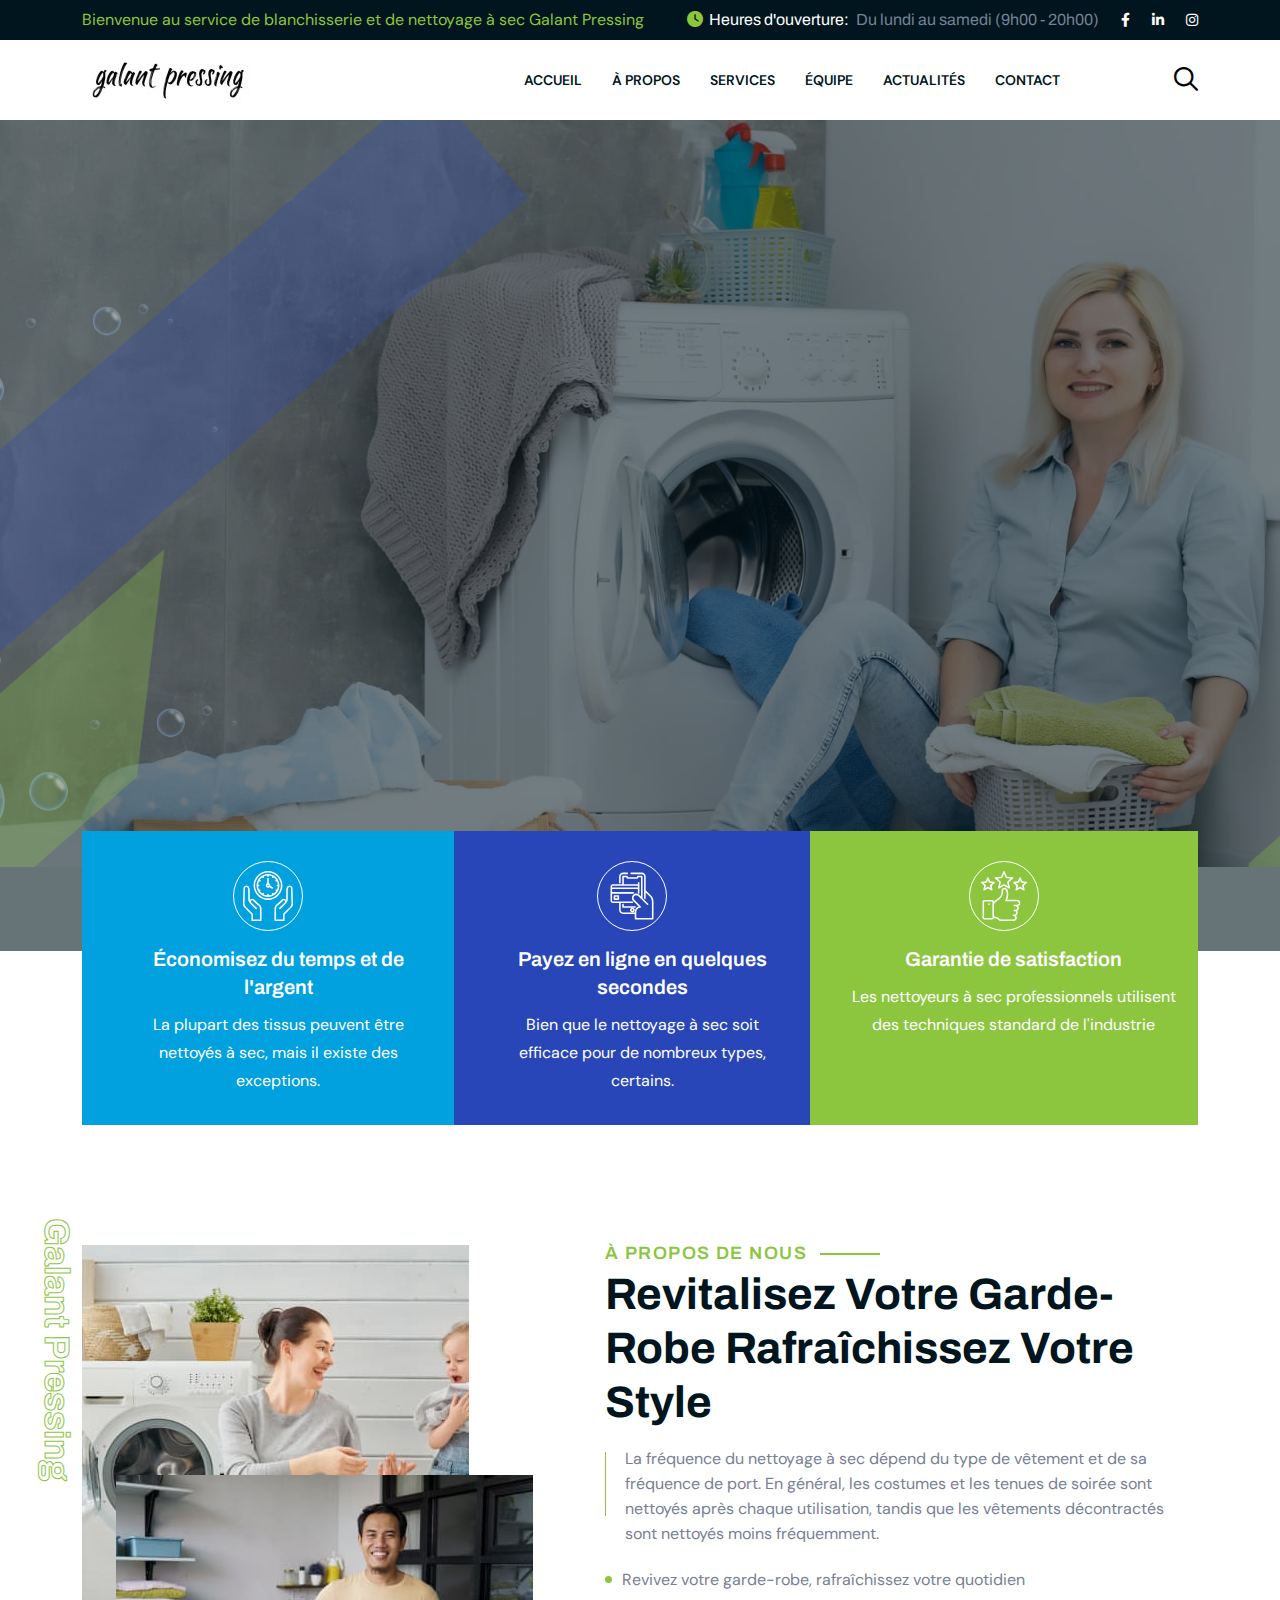
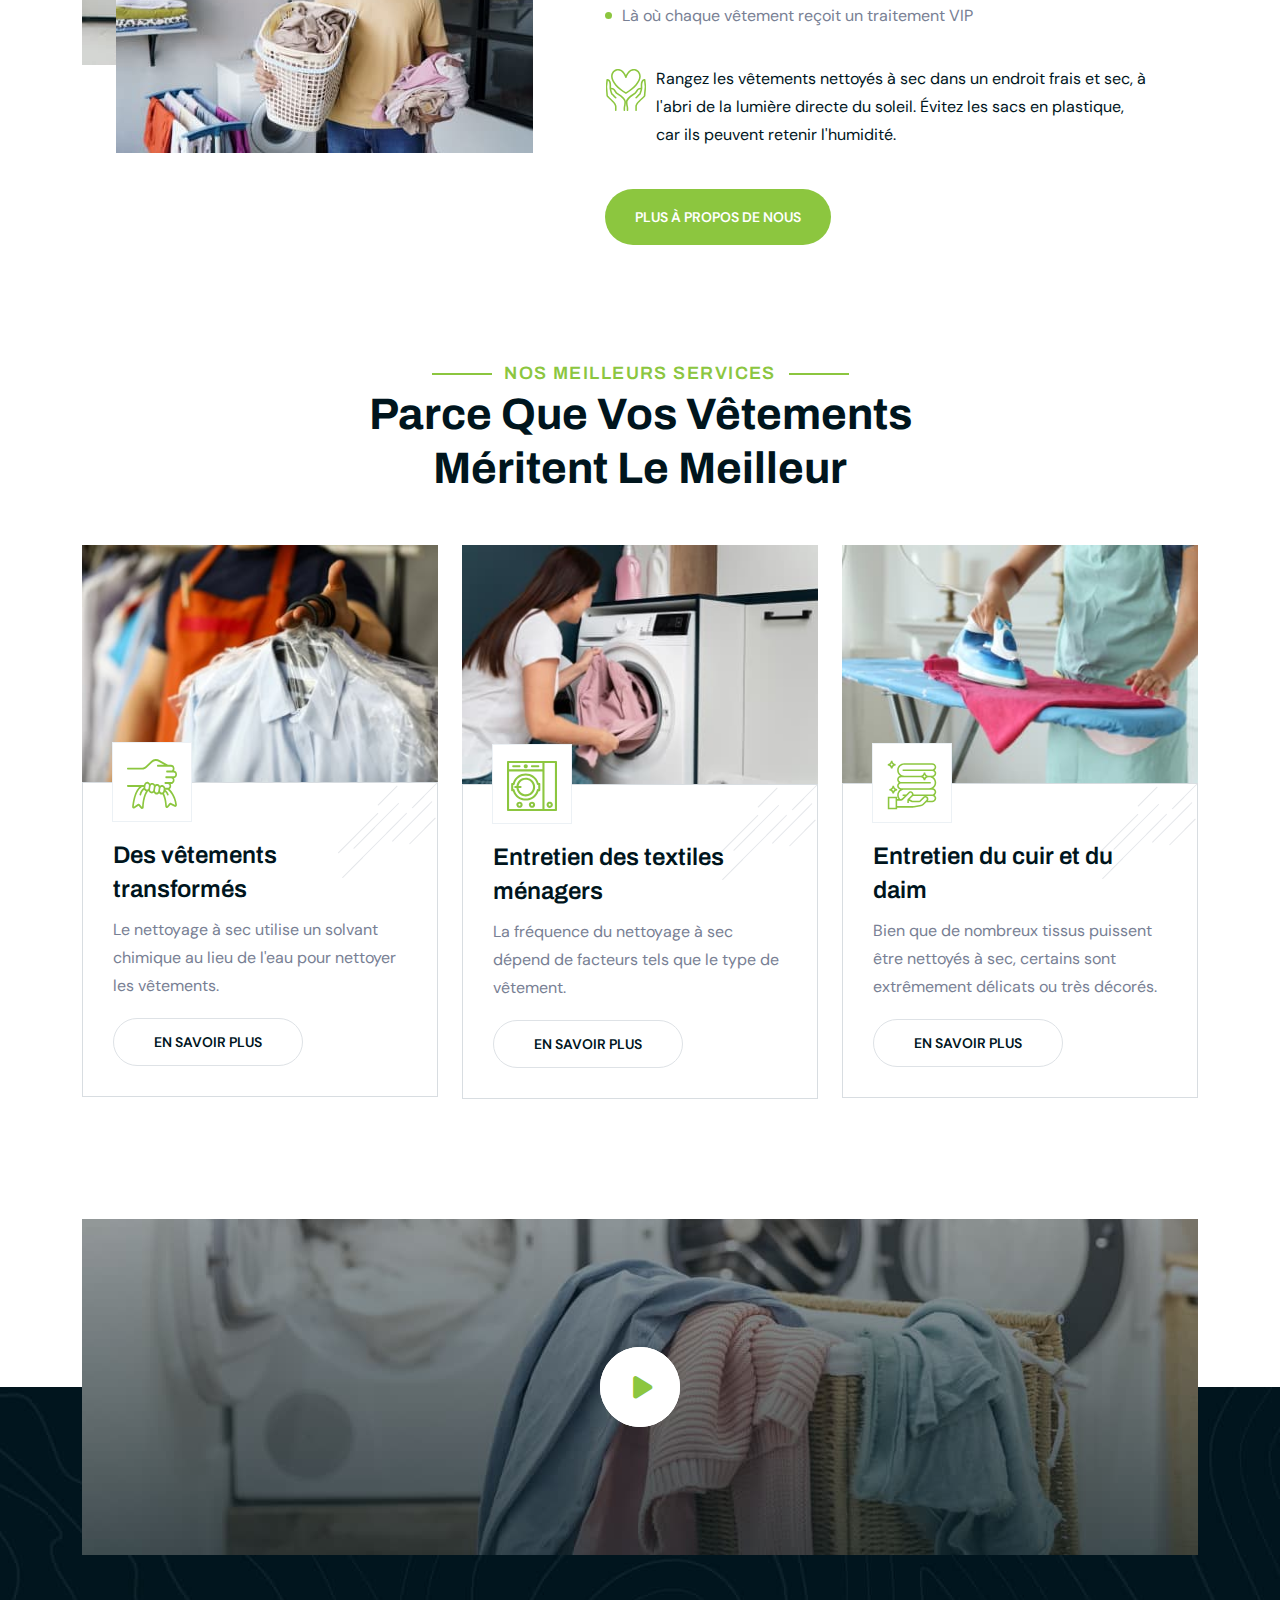
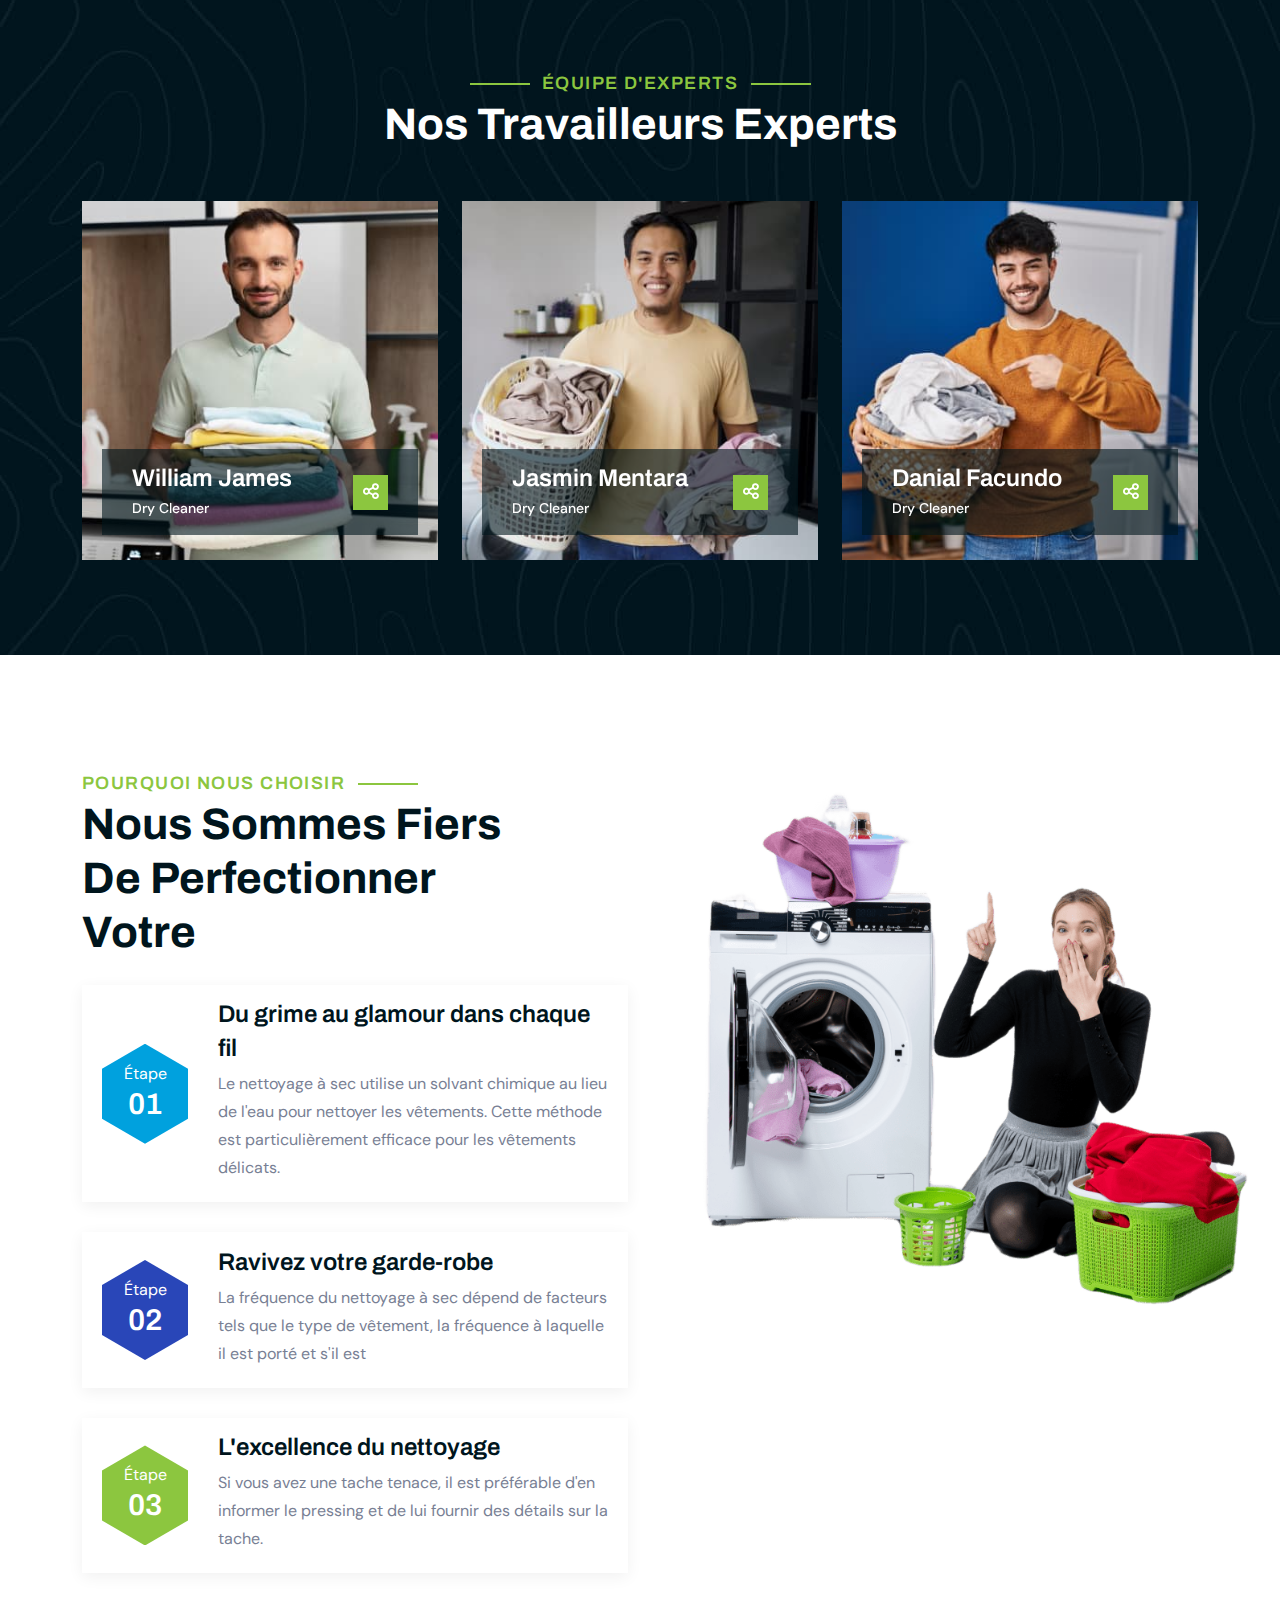
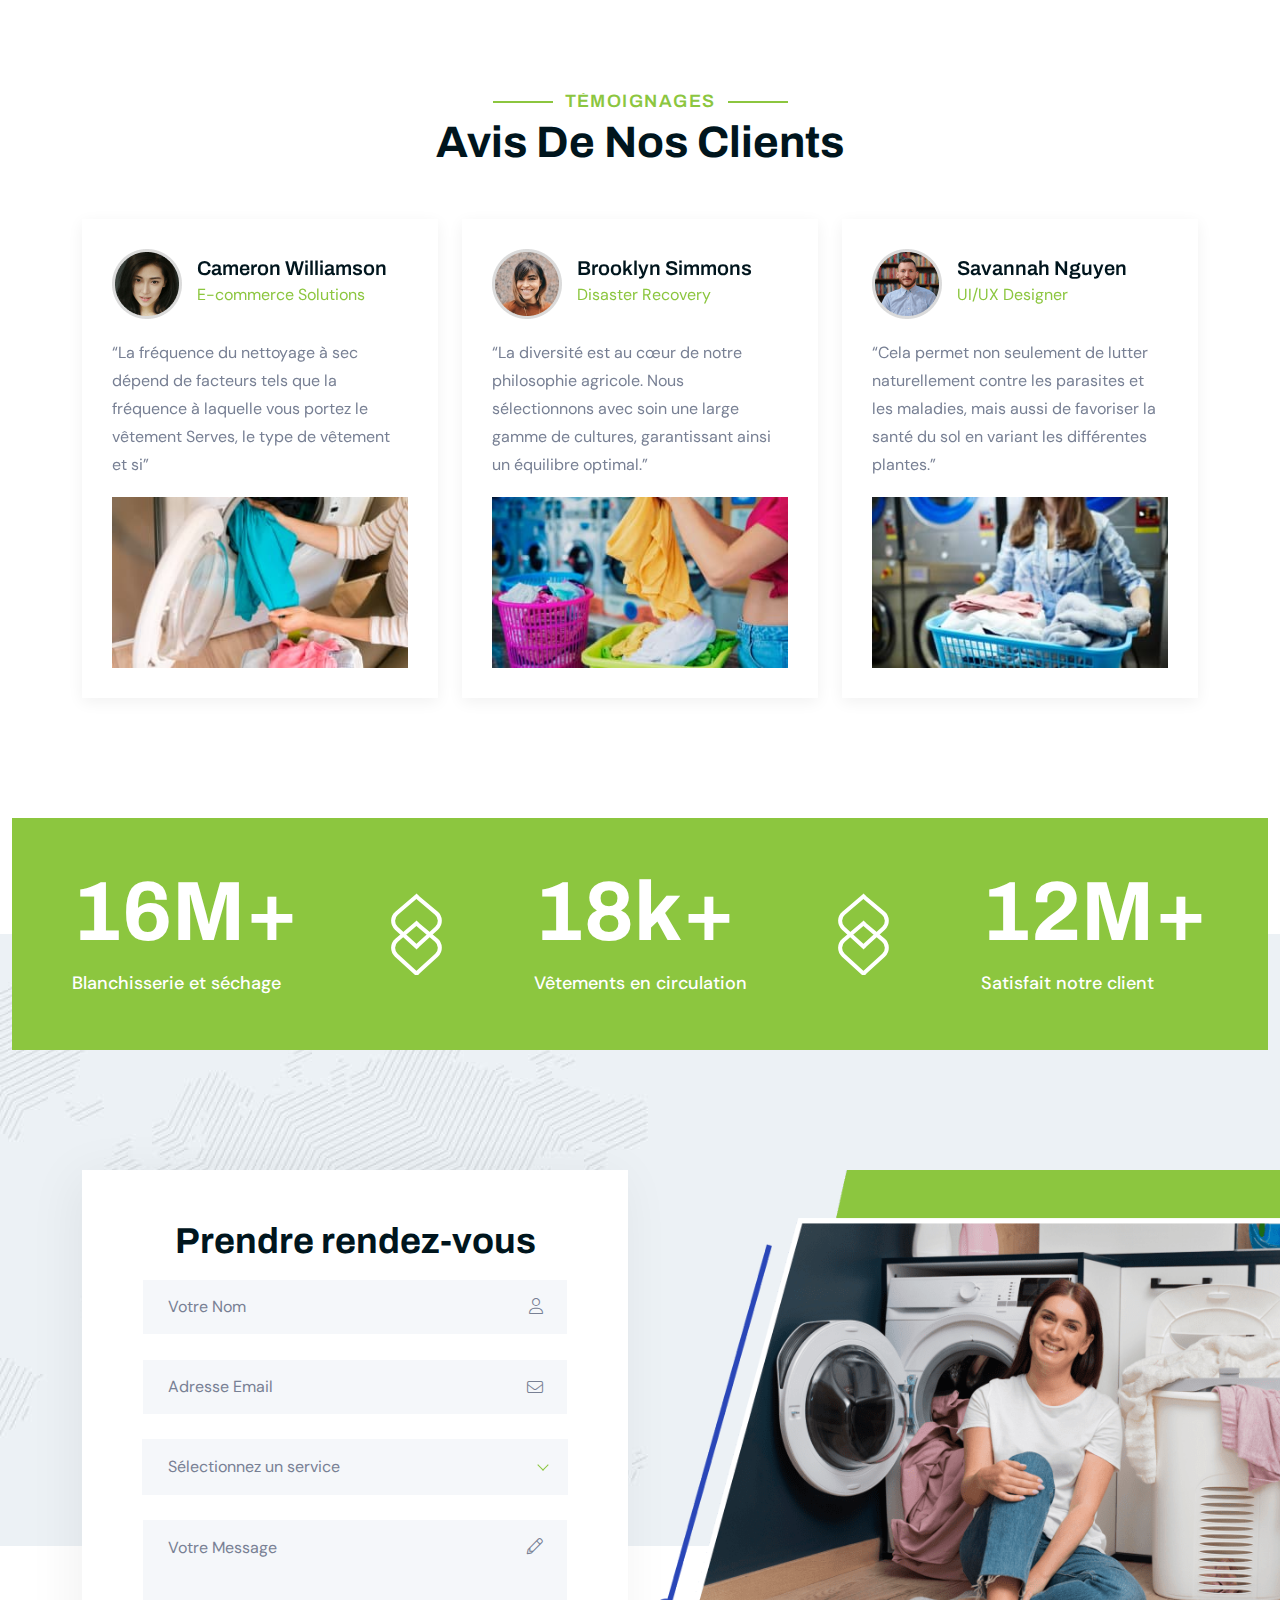
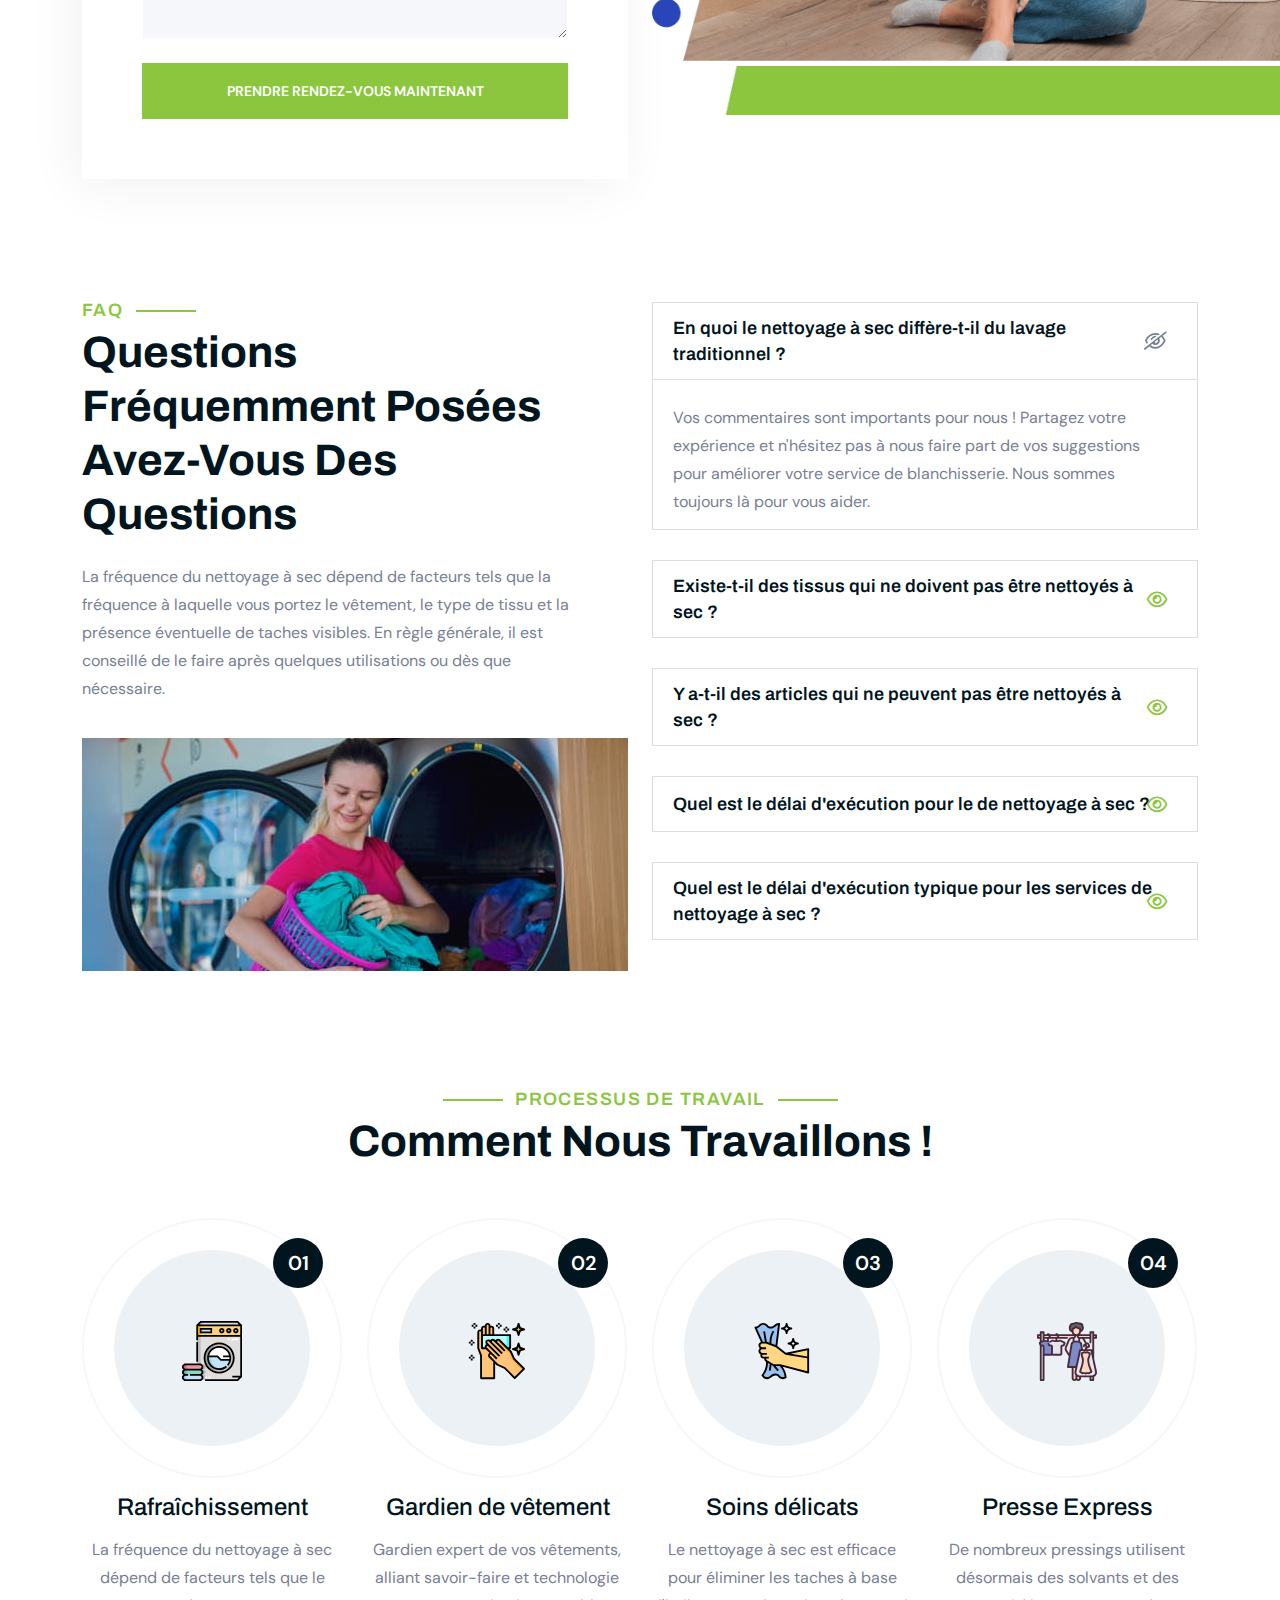
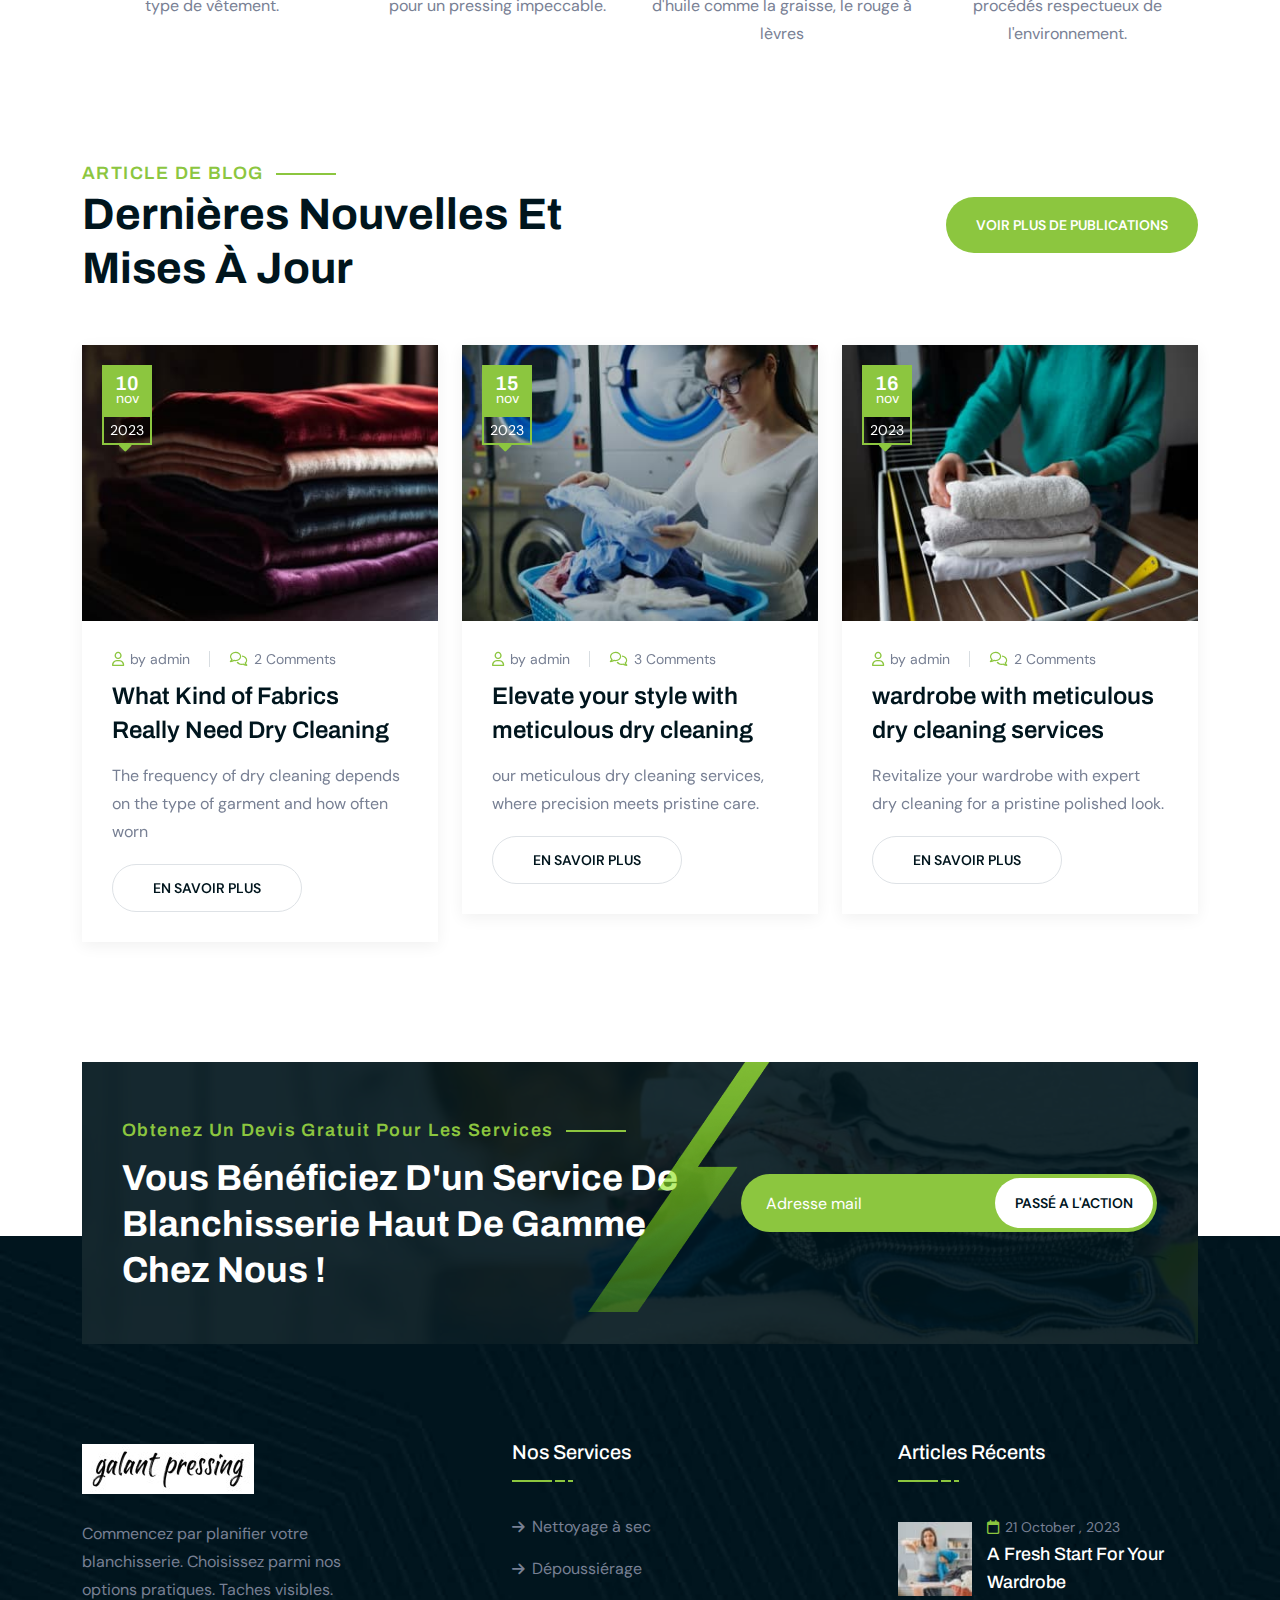
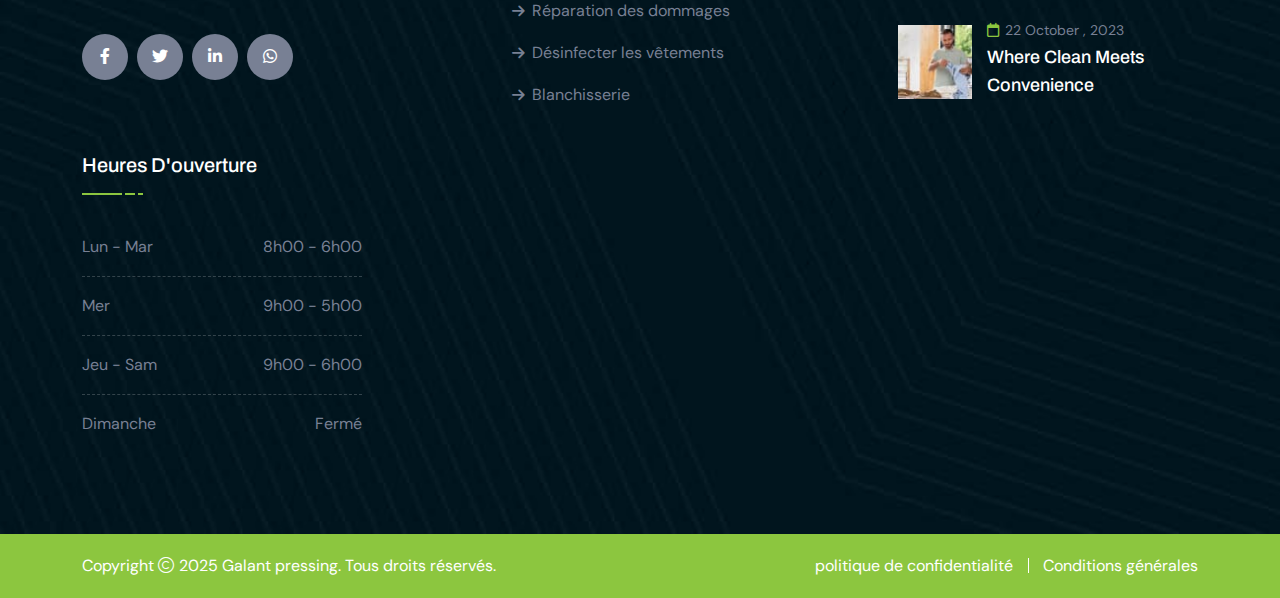
==== commit c7a37cd1: "mise a jour du logo" ====
--- a/index.html
+++ b/index.html
@@ -11,7 +11,7 @@
     <meta name="keywords" content="Galant Pressing | vos vetements sont en securite avec">
     <meta name="robots" content="INDEX,FOLLOW">
     <meta name="viewport" content="width=device-width,initial-scale=1,shrink-to-fit=no">
-    <link rel="icon" type="image/png" href="assets/img/logo.png">
+    <link rel="icon" type="image/png" href="assets/img/logo.jpg">
     <link rel="manifest" href="assets/img/favicons/manifest.json">
     <meta name="msapplication-TileColor" content="#ffffff">
     <meta name="msapplication-TileImage" content="assets/img/favicons/ms-icon-144x144.png">
@@ -32,7 +32,7 @@
     <div class="preloader"><button class="th-btn style2 preloaderCls">Cancel Preloader</button>
         <div class="preloader-inner">
             <div class="loader">
-                <div class="rot"></div><img src="assets/img/logo.png" alt="Global Pressing">
+                <div class="rot"></div><img src="assets/img/logo.jpg" alt="Global Pressing">
             </div>
         </div>
     </div>
@@ -42,7 +42,7 @@
     </div>
     <div class="th-menu-wrapper">
         <div class="th-menu-area text-center"><button class="th-menu-toggle"><i class="fal fa-times"></i></button>
-            <div class="mobile-logo"><a href="index.html"><img src="assets/img/logo.png" height="50px" alt="Laun"></a>
+            <div class="mobile-logo"><a href="index.html"><img src="assets/img/logo.jpg" height="50px" alt="Laun"></a>
             </div>
             <div class="th-mobile-menu">
                 <ul>
@@ -93,7 +93,7 @@
                         <div class="col-auto">
                             <div class="header-logo">
                                 <a href="index.html">
-                                    <img src="assets/img/logo.png" height="50" alt="Laun"></a>
+                                    <img src="assets/img/logo.jpg" height="50" alt="Laun"></a>
                             </div>
                         </div>
                         <div class="col-auto ms-xl-auto">
@@ -1144,7 +1144,7 @@
                     <div class="col-md-6 col-xl-3">
                         <div class="widget footer-widget">
                             <div class="th-widget-about">
-                                <div class="about-logo"><a href="index.html"><img src="assets/img/logo.png"
+                                <div class="about-logo"><a href="index.html"><img src="assets/img/logo.jpg"
                                             alt="Laun"></a></div>
                                 <p class="about-text">
                                     Commencez par planifier votre blanchisserie. Choisissez parmi nos options pratiques.
